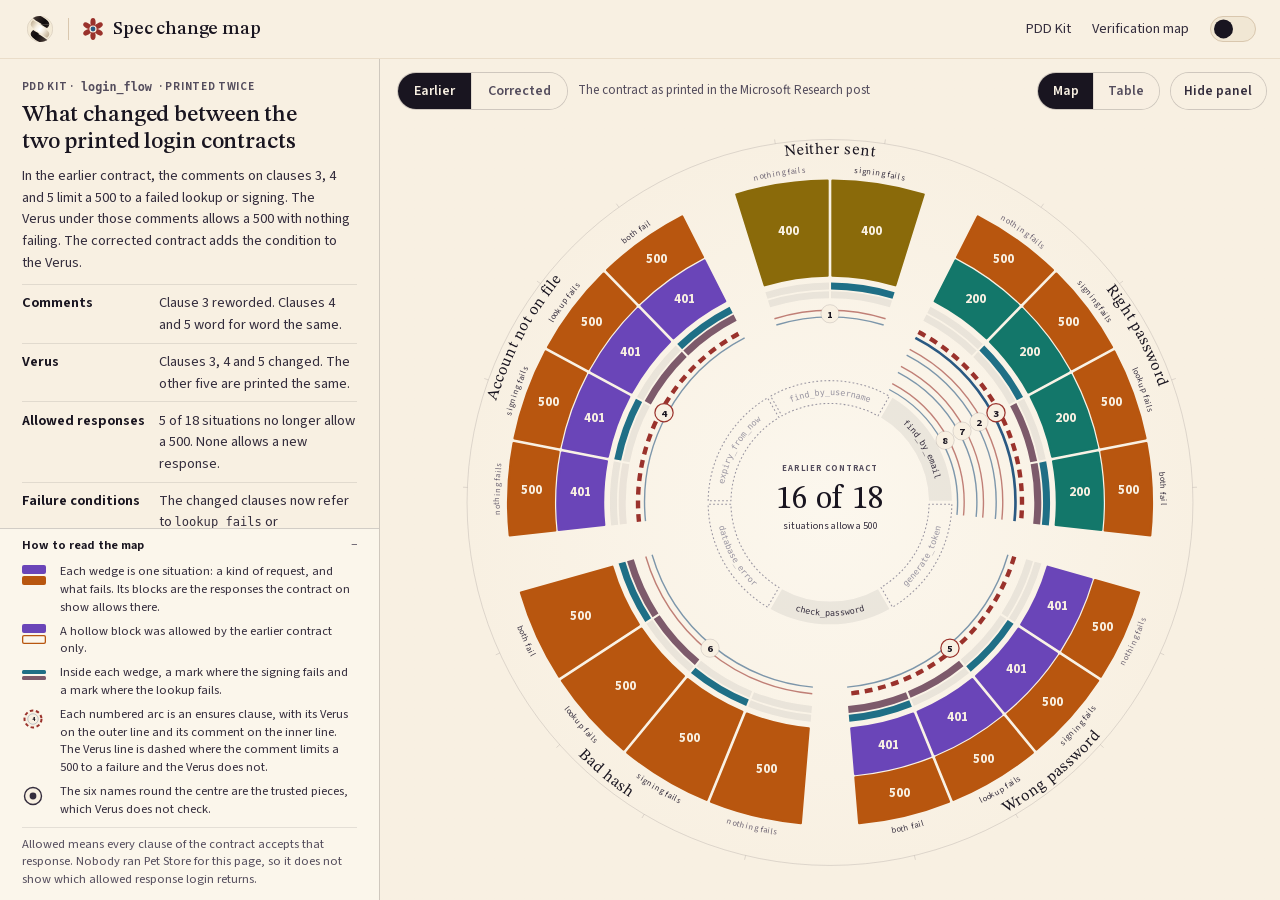
==== site/index.html @ b45ccde9 "Spec change map for PDD Kit's two printed login_flow contracts" ====
<!doctype html>
<html lang="en">
<head>
  <meta charset="utf-8">
  <meta name="viewport" content="width=device-width, initial-scale=1">
  <title>What the login fix changed · PDD Kit login_flow</title>
  <meta name="description" content="A map of what changed between the two printed versions of PDD Kit's login_flow contract: which responses each version permits, which clauses changed, and which trusted pieces the corrected clauses refer to.">
  <meta name="theme-color" media="(prefers-color-scheme: light)" content="#f8f0e2">
  <meta name="theme-color" media="(prefers-color-scheme: dark)" content="#1c1526">
  <link rel="icon" href="assets/favicon.svg" type="image/svg+xml">
  <script>
    // Stamp the saved or system theme before first paint (the explorer's own rule).
    (function () {
      var s = null;
      try { s = localStorage.getItem('plectis-theme'); } catch (e) {}
      var dark = s === 'dark' || (s !== 'light' && window.matchMedia && window.matchMedia('(prefers-color-scheme: dark)').matches);
      document.documentElement.setAttribute('data-theme', dark ? 'dark' : 'light');
    })();
  </script>
  <link rel="preload" href="assets/fonts/plectis-serif.woff2" as="font" type="font/woff2" crossorigin>
  <link rel="preload" href="assets/fonts/plectis-sans.woff2" as="font" type="font/woff2" crossorigin>
  <link rel="stylesheet" href="assets/tokens.css">
  <link rel="stylesheet" href="assets/app.css">
  <link rel="stylesheet" href="assets/spec.css">
  <script type="module" src="src/main.js"></script>
</head>
<body>
  <a class="skip-link" href="#main">Skip to content</a>
  <header class="topbar">
    <div class="topbar__inner">
      <span class="fam-lockup">
        <a class="fam-lockup__home" href="https://wcook04.github.io/" rel="author" title="All of Will Cook's websites and videos"><img src="assets/plectis.svg" alt="Will Cook: all websites and videos" width="26" height="26"></a>
        <span class="fam-lockup__rule" aria-hidden="true"></span>
        <a class="fam-lockup__site" href="./"><svg class="fam-mark" xmlns="http://www.w3.org/2000/svg" viewBox="0 0 24 24" aria-hidden="true" focusable="false"><g class="fam-mark__warm-fill"><ellipse cx="12" cy="5.4" rx="2.6" ry="4.4"/><ellipse cx="12" cy="5.4" rx="2.6" ry="4.4" transform="rotate(60 12 12)"/><ellipse cx="12" cy="5.4" rx="2.6" ry="4.4" transform="rotate(120 12 12)"/><ellipse cx="12" cy="5.4" rx="2.6" ry="4.4" transform="rotate(180 12 12)"/><ellipse cx="12" cy="5.4" rx="2.6" ry="4.4" transform="rotate(240 12 12)"/><ellipse cx="12" cy="5.4" rx="2.6" ry="4.4" transform="rotate(300 12 12)"/></g><circle class="fam-mark__page-fill" cx="12" cy="12" r="3.6"/><circle class="fam-mark__cool-fill" cx="12" cy="12" r="2.4"/></svg><span class="fam-lockup__name" translate="no">Spec change map</span></a>
      </span>
      <nav class="topbar__links" aria-label="Primary">
        <a href="https://githubnext.com/projects/pdd-kit/" target="_blank" rel="noopener">PDD Kit</a>
        <a href="https://wcook04.github.io/practical-formal-verification/explorer/" target="_blank" rel="noopener">Verification map</a>
        <button type="button" class="theme-toggle" role="switch" aria-checked="false" aria-label="Dark theme" data-theme-toggle>
          <span class="theme-toggle__track"><span class="theme-toggle__knob"></span></span>
        </button>
      </nav>
    </div>
  </header>
  <main id="main" tabindex="-1"></main>
  <p class="sr-only" aria-live="polite" data-announce></p>
  <noscript><p style="padding:24px">This map needs JavaScript to read the saved comparison.</p></noscript>
</body>
</html>
---- site/assets/tokens.css ----
/* Plectis design tokens for the component explorer.
   Adapted from the public site's stylesheet (ai_workflow
   sites/microcosm/assets/style.css, the source of the deployed
   wcook04.github.io/practical-formal-verification/assets/style.css): the same faces, the same wine
   ground and bone ink at night, paper and ink by day, and the two identity
   inks of the maps. On every figure red marks what a machine ran and azure
   what is stated; neither colour means "verified". The light and dark blocks
   must stay in step, and the dark block is written twice: once for the
   system's choice and once for the reader's own. */

@font-face { font-family: "Plectis Serif"; src: url("fonts/plectis-serif.woff2") format("woff2"); font-weight: 400 700; font-style: normal; font-display: swap; }
@font-face { font-family: "Plectis Serif"; src: url("fonts/plectis-serif-italic.woff2") format("woff2"); font-weight: 400 700; font-style: italic; font-display: swap; }
@font-face { font-family: "Plectis Sans"; src: url("fonts/plectis-sans.woff2") format("woff2"); font-weight: 200 900; font-style: normal; font-display: swap; }
@font-face { font-family: "Plectis Sans"; src: url("fonts/plectis-sans-italic.woff2") format("woff2"); font-weight: 200 900; font-style: italic; font-display: swap; }
@font-face { font-family: "Plectis Math"; src: url("fonts/plectis-math.woff2") format("woff2"); font-weight: 100 900; font-style: normal; font-display: swap; unicode-range: U+2190-21FF, U+2200-2211, U+2213-22FF; }
@font-face { font-family: "Plectis Serif Fallback"; src: local("Times New Roman"), local("TimesNewRomanPSMT"), local("Liberation Serif"); size-adjust: 105.63%; ascent-override: 72.14%; descent-override: 22.53%; line-gap-override: 23.67%; }
@font-face { font-family: "Plectis Sans Fallback"; src: local("Arial"), local("ArialMT"), local("Liberation Sans"); size-adjust: 94.72%; ascent-override: 108.11%; descent-override: 42.23%; line-gap-override: 0%; }

:root {
  color-scheme: light;
  --page: #f8f0e2;
  --surface: #fffdf7;
  --surface-sunk: #f1e7d4;
  --ink: #191520;
  --ink-soft: #342d3d;
  --muted: #544d5d;
  --faint: #6d6473;
  --rule: #eaddc9;
  --rule-strong: #d9c7ae;
  --rule-control: #96836a;
  --accent: #29527b;
  --accent-strong: #1b3f65;
  --accent-wash: #e1ebf4;
  --select-bg: #f6e2b2;
  --edge: #8d8072;
  --code-bg: #f2e8d2;
  --code-ink: #37232c;
  --on-accent: #ffffff;
  --link-ext: #8f6212;
  --ink-rgb: 27, 20, 35;
  /* The maps' identity inks (style.css "weave" tokens). */
  --weave-red: #9a322c;
  --weave-azure: #2a5982;
  --weave-red-glow: #9a322c;
  --weave-azure-glow: #2a5982;
  --home-ember: #9a322c;
  --home-line: rgba(25, 21, 32, 0.10);
  --home-line-strong: rgba(25, 21, 32, 0.18);

  --font-serif: "Plectis Serif", "Plectis Math", "Plectis Serif Fallback", "Iowan Old Style", Georgia, serif;
  --font-sans: "Plectis Sans", "Plectis Math", "Plectis Sans Fallback", -apple-system, BlinkMacSystemFont, "Segoe UI", Roboto, Helvetica, Arial, system-ui, sans-serif;
  --font-mono: ui-monospace, SFMono-Regular, "SF Mono", Menlo, Consolas, monospace;
  --fs-micro: 0.75rem;
  --fs-small: 0.8125rem;
  --fs-meta: 0.875rem;
  --fs-body: 0.9375rem;
  --fs-base: 1rem;
  --fs-h3: 1.0625rem;
  --fs-lede: 1.125rem;
  --fs-h2: 1.1875rem;
  --lh-tight: 1.2;
  --lh-snug: 1.4;
  --lh-body: 1.62;
  --r-sm: 6px;
  --r-md: 8px;
  --r-lg: 10px;
  --r-pill: 999px;
  --topbar-h: 58px;
  --motion-fast: 140ms;
  --motion-state: 180ms;
  --ease-out: cubic-bezier(0.2, 0.75, 0.25, 1);
  --ease-emph: cubic-bezier(0.16, 1, 0.3, 1);
  --ease-move: cubic-bezier(0.65, 0, 0.35, 1);

  /* The family lockup (app.css, copied from wcook04.github.io
     assets/family/family.css) reads these --fam-* names. The two mark inks
     are the Plectis brick and steel, already this site's glow inks in both
     themes. */
  --fam-page: var(--page);
  --fam-ink: var(--ink);
  --fam-rule-strong: var(--rule-strong);
  --fam-accent: var(--accent);
  --fam-mark-warm: var(--weave-red-glow);
  --fam-mark-cool: var(--weave-azure-glow);
  --fam-serif: var(--font-serif);
  --fam-ease: var(--ease-out);

  /* Map inks (maths.css --u-* tokens, renamed for components). Every figure
     reads these as references, never as hexes of its own. */
  --m-ground: var(--page);
  --m-proved: var(--weave-red);
  --m-stated: var(--weave-azure-glow);
  --m-core: var(--ink);
  --m-plate: rgba(25, 21, 32, 0.045);
  --m-edge: rgba(25, 21, 32, 0.14);
  --m-edge-hot: rgba(42, 89, 130, 0.55);
  --m-halo: rgba(25, 21, 32, 0.10);
  --m-faint: #9894a0;
  /* Saved historical runs: warm, but not the red of a kept proof. */
  --m-ember: #9c6a26;
  /* One colour per coverage ring, far enough apart on the wheel to read in
     the key: the proof in the maps' red, its broken versions in magenta, the
     fingerprint match in orange, the call link in teal, Lean in violet, the
     rerun in blue and past runs in gold. Green is left out: no ring means
     "passed". */
  --ring-proof: #b3261e;
  --ring-variants: #a8326f;
  --ring-bound: #b8560f;
  --ring-caller: #13776a;
  --ring-lean: #6a45b8;
  --ring-replay: #2a63a8;
  --ring-saved: #8a6a0a;
  /* The doctrine's halo: its rules in a cold azure of their own, so a rule
     never reads as the rerun ring's blue, and the failure modes in a muted
     mauve, a warning without the red of a kept proof. */
  --m-doctrine: #1f6f86;
  --m-threat: #7d5a6b;
}

@media (prefers-color-scheme: dark) {
  :root:not([data-theme="light"]) {
    color-scheme: dark;
    --page: #1c1526;
    --surface: #272132;
    --surface-sunk: #2f2839;
    --ink: #f2e6d4;
    --ink-soft: #ddcdbb;
    --muted: #bcb8c6;
    --faint: #a6a2b1;
    --rule: #363040;
    --rule-strong: #484251;
    --rule-control: #757080;
    --accent: #97c1df;
    --accent-strong: #bdd8ec;
    --accent-wash: #203244;
    --select-bg: #58411b;
    --edge: #817b8c;
    --code-bg: #221c2c;
    --code-ink: #e4d3bd;
    --on-accent: #1c1526;
    --link-ext: #e6b264;
    --ink-rgb: 0, 0, 0;
    --weave-red: #b84e45;
    --weave-azure: #4d7fa9;
    --weave-red-glow: #e67b6d;
    --weave-azure-glow: #93c5e6;
    --home-ember: #e18a79;
    --home-line: rgba(242, 230, 212, 0.09);
    --home-line-strong: rgba(242, 230, 212, 0.16);
    --m-plate: rgba(242, 230, 212, 0.05);
    --m-edge: rgba(242, 230, 212, 0.14);
    --m-edge-hot: rgba(151, 193, 223, 0.7);
    --m-halo: rgba(242, 230, 212, 0.12);
    --m-faint: #85818e;
    --m-ember: #d6a05e;
    --ring-proof: #f2655a;
    --ring-variants: #e46aa8;
    --ring-bound: #f08a3c;
    --ring-caller: #45b5a5;
    --ring-lean: #a98bf0;
    --ring-replay: #6aa6e8;
    --ring-saved: #e2c25e;
    --m-doctrine: #a6dcef;
    --m-threat: #c9a5b6;
  }
}
:root[data-theme="dark"] {
  color-scheme: dark;
  --page: #1c1526;
  --surface: #272132;
  --surface-sunk: #2f2839;
  --ink: #f2e6d4;
  --ink-soft: #ddcdbb;
  --muted: #bcb8c6;
  --faint: #a6a2b1;
  --rule: #363040;
  --rule-strong: #484251;
  --rule-control: #757080;
  --accent: #97c1df;
  --accent-strong: #bdd8ec;
  --accent-wash: #203244;
  --select-bg: #58411b;
  --edge: #817b8c;
  --code-bg: #221c2c;
  --code-ink: #e4d3bd;
  --on-accent: #1c1526;
  --link-ext: #e6b264;
  --ink-rgb: 0, 0, 0;
  --weave-red: #b84e45;
  --weave-azure: #4d7fa9;
  --weave-red-glow: #e67b6d;
  --weave-azure-glow: #93c5e6;
  --home-ember: #e18a79;
  --home-line: rgba(242, 230, 212, 0.09);
  --home-line-strong: rgba(242, 230, 212, 0.16);
  --m-plate: rgba(242, 230, 212, 0.05);
  --m-edge: rgba(242, 230, 212, 0.14);
  --m-edge-hot: rgba(151, 193, 223, 0.7);
  --m-halo: rgba(242, 230, 212, 0.12);
  --m-faint: #85818e;
  --m-ember: #d6a05e;
  --ring-proof: #f2655a;
  --ring-variants: #e46aa8;
  --ring-bound: #f08a3c;
  --ring-caller: #45b5a5;
  --ring-lean: #a98bf0;
  --ring-replay: #6aa6e8;
  --ring-saved: #e2c25e;
  --m-doctrine: #a6dcef;
  --m-threat: #c9a5b6;
}
---- site/assets/app.css ----
/* Component explorer layout.
   The header, the full-window explorer frame (one reading panel, the drawing
   in the rest of the window, controls top right, key bottom left) and the
   reading pages are adapted from the Plectis site's style.css: the docs
   topbar, the map explorers' frame ("Map explorers (5 October 2026)") and
   the theme switch. Map inks and type come from tokens.css. */

*, *::before, *::after { box-sizing: border-box; }
html { -webkit-text-size-adjust: 100%; text-size-adjust: 100%; }
body {
  margin: 0;
  background: var(--page);
  color: var(--ink);
  font-family: var(--font-sans);
  font-size: var(--fs-base);
  line-height: var(--lh-body);
  font-kerning: normal;
}
a { color: var(--accent); text-decoration: none; }
a:hover { text-decoration: underline; text-underline-offset: 0.16em; }
:where(a, button, input, select, [tabindex]):where(:focus-visible) { outline: 2px solid var(--accent); outline-offset: 2px; }
h1, h2, h3 { text-wrap: balance; }
p { text-wrap: pretty; }
code, .code { font-family: var(--font-mono); font-size: 0.86em; }
.skip-link {
  position: absolute; left: -9999px; top: 0; z-index: 50;
  background: var(--ink); color: var(--page); padding: 0.6rem 0.9rem; border-radius: 0 0 6px 0;
}
.skip-link:focus { left: 0; }
.sr-only {
  position: absolute; width: 1px; height: 1px; padding: 0; margin: -1px;
  overflow: hidden; clip: rect(0, 0, 0, 0); white-space: nowrap; border: 0;
}
.theme-switching, .theme-switching * { transition: none !important; }

/* ---- Header ------------------------------------------------------------- */
.topbar {
  position: sticky; top: 0; z-index: 40;
  background: var(--page);
  border-bottom: 1px solid var(--rule);
}
.topbar__inner {
  display: flex; flex-wrap: wrap; align-items: center; gap: 0.35rem 1rem;
  min-height: var(--topbar-h); padding: 0.5rem 24px;
}
/* The lockup: the Plectis plait opens Will Cook's home page, a short upright
   rule, then the flower mark and "Practical Formal Verification" open the
   map. Copied unchanged from wcook04.github.io assets/family/family.css
   (docs/family.md, "The lockup"); its --fam-* names map in tokens.css. */
/* ---------------------------------------------------------------- lockup
   The start of every site's header: the Plectis plait, which opens the home
   page (every website and film), a short upright rule, then this site's own
   mark and name, which open this site's front page. Two links, two jobs; the
   rule says they are two things. The plait is an image (assets/plectis.svg,
   copied beside the site), so it keeps its own day and night palettes; a site
   mark is inline SVG drawn in the site's inks (--fam-mark-warm, --fam-mark-cool,
   --fam-ink), so it follows the page's theme switch. */
.fam-lockup { display: inline-flex; align-items: center; gap: 0.75rem; min-width: 0; }
.fam-lockup__home {
  position: relative; display: inline-grid; place-items: center; flex: none;
  width: 2rem; height: 2rem; border-radius: 8px;
  transition: background-color 160ms var(--fam-ease);
}
.fam-lockup__home img { display: block; width: 1.6rem; height: 1.6rem; }
@media (hover: hover) and (pointer: fine) {
  .fam-lockup__home:hover { background: color-mix(in srgb, var(--fam-ink) 8%, transparent); }
}
.fam-lockup__home:focus-visible { outline: 2px solid var(--fam-accent); outline-offset: 2px; }
.fam-lockup__rule { flex: none; width: 1px; height: 1.35rem; background: var(--fam-rule-strong); }
.fam-lockup__site {
  display: inline-flex; align-items: center; gap: 0.5rem; min-width: 0;
  color: var(--fam-ink); text-decoration: none;
}
.fam-lockup__site:hover .fam-lockup__name { text-decoration: underline; text-decoration-color: var(--fam-rule-strong); text-underline-offset: 0.18em; }
.fam-lockup__site:focus-visible { outline: 2px solid var(--fam-accent); outline-offset: 3px; border-radius: 4px; }
.fam-lockup__name {
  font-family: var(--fam-serif); font-size: 1.18rem; font-weight: 500; line-height: 1.1; letter-spacing: -0.008em;
  white-space: nowrap; overflow: hidden; text-overflow: ellipsis;
}
.fam-mark { display: block; flex: none; width: 1.5rem; height: 1.5rem; overflow: visible; }
.fam-mark * { vector-effect: non-scaling-stroke; }
.fam-mark__ink { fill: none; stroke: var(--fam-ink); stroke-width: 1.8; stroke-linecap: round; }
.fam-mark__cool { fill: none; stroke: var(--fam-mark-cool, var(--fam-accent)); stroke-width: 1.8; stroke-linecap: round; }
.fam-mark__warm { fill: none; stroke: var(--fam-mark-warm, var(--fam-ink)); stroke-width: 1.4; }
.fam-mark__warm-fill { fill: var(--fam-mark-warm, var(--fam-ink)); }
.fam-mark__cool-fill { fill: var(--fam-mark-cool, var(--fam-accent)); }
.fam-mark__page-fill { fill: var(--fam-page); }
/* A phone keeps both links; a long name gives way first. */
@media (max-width: 420px) { .fam-lockup { gap: 0.55rem; } .fam-lockup__name { font-size: 1.05rem; } }
@media (forced-colors: active) { .fam-lockup__rule { background: CanvasText; } }
.fam-lockup a:hover { text-decoration: none; }
.topbar .fam-lockup { flex: 0 1 auto; }
.topbar__links { margin-left: auto; display: flex; flex-wrap: wrap; align-items: center; gap: 0.35rem 1.3rem; }
.topbar__links a { color: var(--ink-soft); font-size: 0.9rem; white-space: nowrap; }
.topbar__links a[aria-current="page"] { color: var(--ink); font-weight: 600; }
.topbar__links a:hover { color: var(--accent); text-decoration: none; }
.theme-toggle {
  flex: none; display: inline-flex; align-items: center; margin: 0; padding: 0;
  border: 0; background: none; cursor: pointer; line-height: 0;
}
.theme-toggle__track {
  position: relative; display: block; width: 2.9rem; height: 1.6rem; border-radius: var(--r-pill);
  background: var(--surface-sunk); border: 1px solid var(--rule-strong);
}
.theme-toggle__knob {
  position: absolute; top: 50%; left: 0.2rem; width: 1.2rem; height: 1.2rem; border-radius: 50%;
  background: var(--ink); transform: translateY(-50%);
  transition: transform 220ms var(--ease-out);
}
.theme-toggle[aria-checked="true"] .theme-toggle__knob { transform: translate(1.3rem, -50%); }
.theme-toggle:focus-visible { outline: none; }
.theme-toggle:focus-visible .theme-toggle__track { outline: 2px solid var(--accent); outline-offset: 3px; }
/* On a phone the links wrap under the lockup; the lockup's 32px plait is
   taller than the old wordmark, so the rows sit a little closer and the
   header keeps its height. */
@media (max-width: 600px) { .topbar__inner { padding-inline: 16px; row-gap: 0.25rem; } }

/* ---- The explorer frame (style.css "Map explorers") ------------------------ */
html.is-explorer, html.is-explorer body { height: 100%; }
html.is-explorer body { overflow: hidden; }
.explorer {
  --explorer-panel: clamp(340px, 26vw, 420px);
  --explorer-pad: clamp(18px, 1.7vw, 28px);
  position: relative;
  display: grid; grid-template-columns: var(--explorer-panel) minmax(0, 1fr);
  height: calc(100dvh - var(--topbar-h) - 1px);
  background: var(--page);
}
html.is-map-fullscreen .topbar { display: none; }
.explorer.is-fullscreen { position: fixed; inset: 0; z-index: 1000; width: 100%; height: 100dvh; }
.explorer__panel {
  position: relative; z-index: 2; min-height: 0; display: flex; flex-direction: column;
  border-right: 1px solid var(--home-line-strong); background: var(--page);
}
.explorer__head { flex: none; padding: 18px var(--explorer-pad) 14px; border-bottom: 1px solid var(--home-line); }
.explorer__title {
  margin: 0; font-family: var(--font-serif); font-weight: 500;
  font-size: clamp(1.5rem, 1.1rem + 0.8vw, 1.95rem); line-height: 1.12; letter-spacing: -0.005em;
}
.explorer__body {
  flex: 1 1 auto; min-height: 0; overflow-y: auto; overscroll-behavior: contain;
  scrollbar-gutter: stable; scrollbar-width: thin;
  padding: 16px var(--explorer-pad) 40px;
}
.explorer__foot {
  flex: none; padding: 8px var(--explorer-pad); border-top: 1px solid var(--home-line);
  font-size: var(--fs-micro); color: var(--faint);
}
.explorer__stage { position: relative; min-width: 0; min-height: 0; overflow: hidden; background: var(--page); }
.explorer__stage > canvas { display: block; width: 100%; height: 100%; touch-action: none; }
.explorer__stage > canvas:focus-visible { outline: 2px solid var(--accent); outline-offset: -2px; }
.explorer__tools { position: absolute; z-index: 5; top: 14px; right: 14px; display: flex; align-items: center; gap: 6px; }
.explorer__legend {
  position: absolute; z-index: 4; left: 18px; bottom: 14px; right: 18px;
  display: flex; flex-wrap: wrap; align-items: center; gap: 0.35rem 1.1rem;
  pointer-events: none; font-size: 0.85rem; color: var(--muted);
  transition: opacity var(--motion-state) var(--ease-out);
}
.explorer__legend > * { pointer-events: auto; }
.explorer-tool {
  display: inline-flex; align-items: center; justify-content: center; gap: 0.4rem;
  min-height: 36px; min-width: 36px; padding: 0 0.85rem;
  border: 0; border-radius: var(--r-pill); cursor: pointer;
  font: inherit; font-size: 0.85rem; font-weight: 600; line-height: 1; color: var(--ink-soft);
  background: color-mix(in srgb, var(--page) 78%, transparent);
  box-shadow: 0 0 0 1px var(--home-line-strong);
  backdrop-filter: blur(6px); -webkit-backdrop-filter: blur(6px);
  transition: color var(--motion-fast) var(--ease-out), box-shadow var(--motion-fast) var(--ease-out);
}
.explorer-tool--icon { padding: 0; width: 36px; font-size: 1.05rem; }
.explorer-tool svg { width: 15px; height: 15px; flex: none; }
.explorer-tool:hover { color: var(--ink); box-shadow: 0 0 0 1px var(--home-ember); }
.explorer-tool[aria-pressed="true"] { color: var(--ink); box-shadow: 0 0 0 1px var(--home-ember); }
.explorer-tool:active { transform: scale(0.97); }
.explorer__zoom { display: inline-flex; border-radius: var(--r-pill); box-shadow: 0 0 0 1px var(--home-line-strong); }
.explorer__zoom .explorer-tool { box-shadow: none; border-radius: 0; }
.explorer__zoom .explorer-tool:first-child { border-radius: var(--r-pill) 0 0 var(--r-pill); }
.explorer__zoom .explorer-tool:last-child { border-radius: 0 var(--r-pill) var(--r-pill) 0; border-left: 1px solid var(--home-line); }
.explorer.is-panel-collapsed { grid-template-columns: 0 minmax(0, 1fr); }
.explorer.is-panel-collapsed .explorer__panel { visibility: hidden; overflow: hidden; border-right: 0; }
.explorer__views { display: none; }
.explorer__status {
  position: absolute; inset: 0; display: grid; place-items: center; z-index: 3; padding: 24px;
  text-align: center; color: var(--muted); font-size: var(--fs-body);
}
.explorer__status[hidden] { display: none; }
@media (max-width: 899px) {
  html.is-explorer body { overflow: auto; }
  .explorer { grid-template-columns: minmax(0, 1fr); grid-template-rows: auto minmax(0, 1fr); height: calc(100dvh - var(--topbar-h) - 1px); }
  .explorer__views { display: flex; gap: 6px; padding: 10px 16px; border-bottom: 1px solid var(--home-line); }
  .explorer[data-explorer-shown="map"] .explorer__panel { display: none; }
  .explorer[data-explorer-shown="details"] .explorer__stage { display: none; }
  .explorer__panel { border-right: 0; min-height: 0; }
  .explorer__legend { font-size: 0.78rem; gap: 0.2rem 0.8rem; left: 12px; right: 12px; bottom: 10px; }
  .explorer__tools { top: 10px; right: 10px; }
  .explorer__tools [data-explorer-panel-toggle] { display: none; }
}

/* ---- Map key ---------------------------------------------------------------- */
.key { display: inline-flex; align-items: center; gap: 0.45rem; white-space: nowrap; }
.key svg { width: 13px; height: 13px; flex: none; overflow: visible; }
.mark { color: var(--ink); }
.mark--proved { color: var(--weave-red-glow); }
:root:not([data-theme="dark"]) .mark--proved { color: var(--weave-red); }
@media (prefers-color-scheme: dark) { :root:not([data-theme="light"]) .mark--proved { color: var(--weave-red-glow); } }
.mark--stated { color: var(--weave-azure-glow); }
.mark--faint { color: var(--m-faint); }

/* ---- Panel parts ------------------------------------------------------------ */
.panel-lede { margin: 0.5rem 0 0; font-size: 0.95rem; line-height: 1.5; color: var(--ink-soft); max-width: 46ch; }
.find { position: relative; margin-top: 0.9rem; }
.find input {
  width: 100%; min-height: 40px; padding: 0.5rem 0.8rem; border-radius: var(--r-sm);
  border: 1px solid var(--rule-control); background: var(--surface); color: var(--ink);
  font: inherit; font-size: 0.95rem;
}
.find input::placeholder { color: var(--faint); }
.tabs { display: flex; align-items: center; justify-content: space-between; gap: 0.75rem; margin-top: 0.85rem; flex-wrap: wrap; }
.tabs__group { display: flex; gap: 1rem; }
.tab {
  border: 0; background: none; padding: 0.3rem 0; cursor: pointer; font: inherit; font-size: 0.95rem;
  color: var(--muted); border-bottom: 2px solid transparent; min-height: 30px;
}
.tab[aria-pressed="true"] { color: var(--ink); font-weight: 600; border-bottom-color: var(--home-ember); }
.util {
  display: inline-flex; align-items: center; gap: 0.35rem; min-height: 32px; padding: 0 0.75rem;
  border: 1px solid var(--home-line-strong); border-radius: var(--r-pill); background: none; color: var(--ink-soft);
  font: inherit; font-size: 0.82rem; font-weight: 600; cursor: pointer;
}
.util[aria-pressed="true"], .util:hover { color: var(--ink); border-color: var(--home-ember); }
.filtered {
  display: flex; align-items: center; justify-content: space-between; gap: 0.6rem; margin-top: 0.7rem;
  padding: 0.45rem 0.7rem; border-radius: var(--r-md); background: var(--surface-sunk); font-size: var(--fs-meta);
}
.filtered[hidden] { display: none; }
.textbtn { border: 0; background: none; padding: 0.1rem 0.2rem; font: inherit; font-size: inherit; color: var(--accent); cursor: pointer; }
.textbtn:hover { text-decoration: underline; }

.section-title { margin: 1.4rem 0 0.5rem; font-family: var(--font-serif); font-size: 1.12rem; font-weight: 600; }
.section-title:first-child { margin-top: 0.2rem; }
.muted { color: var(--muted); }
.small { font-size: var(--fs-meta); }
.figures { font-variant-numeric: tabular-nums; }

.family-rows { list-style: none; margin: 0; padding: 0; border-top: 1px solid var(--home-line); }
.family-row { border-bottom: 1px solid var(--home-line); }
.family-row button {
  display: grid; grid-template-columns: 1fr auto; gap: 0.15rem 0.8rem; width: 100%; text-align: left;
  padding: 0.6rem 0.2rem; background: none; border: 0; cursor: pointer; font: inherit; color: var(--ink);
}
.family-row button:hover .family-row__name { color: var(--accent); }
.family-row__name { font-size: 0.98rem; }
.family-row__count { font-variant-numeric: tabular-nums; color: var(--muted); font-size: 0.92rem; }
.family-row__tally { grid-column: 1 / -1; font-size: var(--fs-meta); color: var(--muted); }
.family-row__marks { grid-column: 1 / -1; display: flex; flex-wrap: wrap; gap: 3px; margin-top: 0.15rem; }
.family-row__marks svg { width: 11px; height: 11px; }

.rows { list-style: none; margin: 0.4rem 0 0; padding: 0; }
.row { border-bottom: 1px solid var(--home-line); }
.row a, .row button.row__go {
  display: grid; grid-template-columns: 14px 1fr; gap: 0.1rem 0.6rem; padding: 0.55rem 0.15rem;
  color: var(--ink); text-decoration: none; background: none; border: 0; width: 100%; text-align: left; font: inherit; cursor: pointer;
}
.row a:hover .row__title, .row button.row__go:hover .row__title { color: var(--accent); }
.row svg { width: 12px; height: 12px; margin-top: 0.38rem; }
.row__title { font-size: 0.95rem; line-height: 1.35; }
.row__sub { grid-column: 2; font-size: var(--fs-meta); color: var(--muted); line-height: 1.4; }
.more { margin-top: 0.8rem; }
.btn {
  display: inline-flex; align-items: center; justify-content: center; gap: 0.45rem; min-height: 38px; padding: 0 1rem;
  border-radius: var(--r-pill); border: 1px solid var(--rule-control); background: var(--surface); color: var(--ink);
  font: inherit; font-size: 0.9rem; font-weight: 600; cursor: pointer; text-decoration: none;
}
.btn:hover { border-color: var(--home-ember); text-decoration: none; }
.btn--ink { background: var(--ink); color: var(--page); border-color: var(--ink); }
.btn--ink:hover { color: var(--page); }
.btn:active { transform: scale(0.97); }
.actions { display: flex; flex-wrap: wrap; gap: 0.5rem; margin-top: 0.9rem; }

.facet { margin: 0 0 1.1rem; }
.facet h3 { margin: 0 0 0.4rem; font-size: 0.95rem; font-weight: 600; }
.facet__choices { display: flex; flex-wrap: wrap; gap: 0.35rem; }
.chip {
  display: inline-flex; align-items: center; gap: 0.4rem; min-height: 30px; padding: 0 0.7rem;
  border-radius: var(--r-pill); border: 1px solid var(--home-line-strong); background: none; color: var(--ink-soft);
  font: inherit; font-size: 0.84rem; cursor: pointer;
}
.chip[aria-pressed="true"] { color: var(--ink); border-color: var(--home-ember); background: color-mix(in srgb, var(--home-ember) 10%, transparent); }
.chip__n { color: var(--faint); font-variant-numeric: tabular-nums; }

.state {
  margin: 0.8rem 0; padding: 0.7rem 0.85rem; border-radius: var(--r-md);
  background: var(--surface-sunk); font-size: var(--fs-meta); line-height: 1.5;
}
.state--error { box-shadow: inset 3px 0 0 var(--weave-red); }
.state strong { font-weight: 650; }

/* A component card in the panel, and the reading pages. */
.card-kind { font-size: var(--fs-small); color: var(--muted); margin: 0 0 0.25rem; display: flex; gap: 0.45rem; align-items: center; }
.card-kind svg { width: 12px; height: 12px; }
.card-title { margin: 0; font-family: var(--font-serif); font-size: 1.45rem; font-weight: 500; line-height: 1.18; }
.card-summary { margin: 0.45rem 0 0; color: var(--ink-soft); }
.limit {
  margin: 0.9rem 0 0; padding: 0.7rem 0.85rem; border-radius: var(--r-md);
  background: color-mix(in srgb, var(--weave-azure-glow) 9%, var(--page)); font-size: 0.93rem; line-height: 1.5;
}
.limit__label { display: block; font-size: var(--fs-small); font-weight: 650; color: var(--ink-soft); margin-bottom: 0.15rem; }
.facts { list-style: none; margin: 0.4rem 0 0; padding: 0; }
.fact { display: grid; grid-template-columns: 16px 1fr; gap: 0.6rem; padding: 0.5rem 0; border-bottom: 1px solid var(--home-line); font-size: 0.92rem; line-height: 1.45; }
.fact svg { width: 12px; height: 12px; margin-top: 0.3rem; }
.fact__caution { display: block; color: var(--muted); font-size: var(--fs-meta); }
.fact--unknown .fact__text { font-style: italic; }
.ref { font-family: var(--font-mono); font-size: 0.82rem; word-break: break-word; color: var(--code-ink); }
.ref-list { list-style: none; margin: 0.3rem 0 0; padding: 0; }
.ref-list li { padding: 0.25rem 0; font-size: var(--fs-meta); }
.ref-list .absent { color: var(--muted); }
.cmd {
  display: block; margin: 0.4rem 0 0; padding: 0.6rem 0.7rem; border-radius: var(--r-md); background: var(--code-bg);
  color: var(--code-ink); font-family: var(--font-mono); font-size: 0.8rem; line-height: 1.5; white-space: pre-wrap; word-break: break-word;
}
.copy { margin-top: 0.35rem; }

/* ---- Reading pages -------------------------------------------------------- */
.page { width: min(1180px, calc(100% - 48px)); margin: 0 auto; padding: 28px 0 80px; }
.trail { font-size: var(--fs-meta); color: var(--muted); display: flex; flex-wrap: wrap; gap: 0.4rem; align-items: center; }
.trail a { color: var(--muted); }
.page-title { margin: 0.6rem 0 0; font-family: var(--font-serif); font-weight: 500; font-size: clamp(1.9rem, 1.4rem + 1.4vw, 2.7rem); line-height: 1.1; letter-spacing: -0.01em; }
.page-lede { margin: 0.6rem 0 0; font-size: var(--fs-lede); color: var(--ink-soft); max-width: 62ch; }
.page h2 { font-family: var(--font-serif); font-weight: 500; font-size: 1.5rem; margin: 2.6rem 0 0.6rem; }
.page h3 { font-size: 1.02rem; font-weight: 650; margin: 1.4rem 0 0.4rem; }
.prose { max-width: 68ch; }
.reader { display: grid; grid-template-columns: minmax(0, 7fr) minmax(0, 5fr); gap: 48px; align-items: start; margin-top: 1.6rem; }
.reader__figure { position: sticky; top: calc(var(--topbar-h) + 20px); }
.reader__steps > section { padding: 0 0 1.6rem; scroll-margin-top: calc(var(--topbar-h) + 16px); }
.reader__steps > section > h2:first-child { margin-top: 0.4rem; }
@media (max-width: 960px) {
  .reader { grid-template-columns: minmax(0, 1fr); }
  .reader__figure { position: relative; top: 0; order: -1; }
}
.chain-figure { width: 100%; height: auto; display: block; }
.chain-figure text { font-family: var(--font-sans); }
.chain-step { transition: opacity var(--motion-state) var(--ease-out); }
.chain-figure.has-current .chain-step:not(.is-current) { opacity: 0.38; }
.statement {
  margin: 0.6rem 0 0; padding: 0.9rem 1rem; border-radius: var(--r-md); background: var(--surface);
  box-shadow: 0 0 0 1px var(--home-line-strong); font-family: var(--font-serif); font-size: 1.08rem; line-height: 1.5;
}
.split { display: grid; grid-template-columns: repeat(auto-fit, minmax(240px, 1fr)); gap: 0.8rem 1.6rem; }
.table { width: 100%; border-collapse: collapse; font-size: 0.9rem; }
.table th, .table td { text-align: left; padding: 0.5rem 0.6rem 0.5rem 0; border-bottom: 1px solid var(--home-line); vertical-align: top; }
.table th { font-weight: 650; color: var(--ink-soft); font-size: var(--fs-meta); }
.table td.num, .table th.num { text-align: right; font-variant-numeric: tabular-nums; }

/* Coverage squares (lean-exposition site/src/checks/CheckMap.tsx and checks.css). */
.measures { display: grid; gap: 1.6rem; margin-top: 1rem; }
.measure__head { display: flex; flex-wrap: wrap; align-items: baseline; justify-content: space-between; gap: 0.3rem 1rem; }
.measure__name { font-weight: 650; font-size: 1rem; }
.measure__count { font-variant-numeric: tabular-nums; color: var(--ink-soft); font-size: 0.95rem; }
.measure__kind { margin: 0.1rem 0 0.5rem; color: var(--muted); font-size: var(--fs-meta); }
.squares { display: flex; flex-wrap: wrap; gap: 2px; }
.squares__family { display: flex; flex-wrap: wrap; gap: 2px; padding-right: 7px; margin-right: 5px; border-right: 1px solid var(--home-line-strong); }
.squares__family:last-child { border-right: 0; }
.sq { width: 10px; height: 10px; border-radius: 2px; display: inline-block; }
.sq--on { background: var(--ink); }
.sq--proved { background: var(--weave-red-glow); }
:root[data-theme="light"] .sq--proved { background: var(--weave-red); }
.sq--off { box-shadow: inset 0 0 0 1px var(--home-line-strong); }
.sq--unknown { background: repeating-linear-gradient(45deg, transparent 0 3px, color-mix(in srgb, var(--muted) 45%, transparent) 3px 4px); box-shadow: inset 0 0 0 1px var(--home-line-strong); }
a.sq:hover { outline: 2px solid var(--accent); outline-offset: 1px; }
.note { font-size: var(--fs-meta); color: var(--muted); margin: 0.3rem 0 0; }

/* Related records. */
.graph-layout { display: grid; grid-template-columns: minmax(0, 7fr) minmax(0, 5fr); gap: 40px; align-items: start; margin-top: 1.2rem; }
@media (max-width: 960px) { .graph-layout { grid-template-columns: minmax(0, 1fr); } }
.graph-figure { width: 100%; height: auto; display: block; }
.graph-figure text { font-family: var(--font-sans); font-size: 11px; fill: var(--ink-soft); }
.edge-groups h3 { margin-top: 1.2rem; }
.controls { display: flex; flex-wrap: wrap; gap: 0.6rem 1rem; align-items: center; margin-top: 1rem; font-size: var(--fs-meta); }
.controls select, .controls input {
  font: inherit; padding: 0.3rem 0.5rem; border-radius: var(--r-sm); border: 1px solid var(--rule-control); background: var(--surface); color: var(--ink);
}

@media (prefers-reduced-motion: reduce) {
  *, *::before, *::after { transition-duration: 0ms !important; animation-duration: 0ms !important; }
}

/* ---- Inks of the coverage rings ------------------------------------------- */
/* One meaning per ink, on the map and in the panel: red where a machine
   checked and the result was kept, azure where something is stated or
   configured, amber for saved earlier runs, a hatch where nothing is
   established, and a faint cell where no such check is recorded. */
.ink-ran { --ink-fill: var(--weave-red); }
.ink-stated { --ink-fill: color-mix(in oklab, var(--weave-azure-glow) 62%, var(--page)); }
.ink-saved { --ink-fill: var(--m-ember); }
.ink-unknown { --ink-fill: transparent; }
:root[data-theme="dark"] .ink-ran { --ink-fill: var(--weave-red-glow); }
@media (prefers-color-scheme: dark) { :root:not([data-theme="light"]) .ink-ran { --ink-fill: var(--weave-red-glow); } }
.swatch {
  display: inline-block; flex: none; width: 12px; height: 12px; border-radius: 3px;
  background: var(--ink-fill, var(--home-line));
}
.swatch.ink-unknown { background: repeating-linear-gradient(135deg, transparent 0 2.4px, color-mix(in srgb, var(--muted) 70%, transparent) 2.4px 3.4px); box-shadow: inset 0 0 0 1px var(--home-line-strong); }
.swatch.is-empty { background: color-mix(in srgb, var(--ink) 8%, transparent); box-shadow: inset 0 0 0 1px var(--home-line-strong); }
.ink-ran-text { color: var(--weave-red); }
:root[data-theme="dark"] .ink-ran-text { color: var(--weave-red-glow); }
@media (prefers-color-scheme: dark) { :root:not([data-theme="light"]) .ink-ran-text { color: var(--weave-red-glow); } }
.ink-unknown-text { color: var(--muted); }

/* The ledger: four plain counts, each with what it counts. */
.ledger { display: grid; grid-template-columns: repeat(2, minmax(0, 1fr)); gap: 0.9rem 1.2rem; margin: 0.2rem 0 0.4rem; }
.ledger__item { display: flex; flex-direction: column; gap: 0.1rem; }
.ledger__n { font-family: var(--font-serif); font-size: 2rem; line-height: 1; font-variant-numeric: lining-nums tabular-nums; letter-spacing: -0.01em; }
.ledger__l { font-size: var(--fs-meta); color: var(--muted); line-height: 1.35; }

/* The rings as strips. */
.rings { list-style: none; margin: 0.5rem 0 0; padding: 0; border-top: 1px solid var(--home-line); }
.ring-row { border-bottom: 1px solid var(--home-line); }
.ring-row__go {
  display: grid; grid-template-columns: minmax(0, 1fr) auto; gap: 0.12rem 0.8rem; align-items: center;
  width: 100%; padding: 0.55rem 0.35rem; text-align: left; background: none; border: 0; border-radius: var(--r-sm);
  font: inherit; color: var(--ink); cursor: pointer;
  transition: background var(--motion-fast) var(--ease-out);
}
.ring-row__go:hover, .ring-row.is-pinned .ring-row__go { background: color-mix(in srgb, var(--ink) 5%, transparent); }
.ring-row__title { display: inline-flex; align-items: center; gap: 0.55rem; font-weight: 600; font-size: 0.95rem; }
.ring-row__count { font-size: 0.9rem; color: var(--ink-soft); }
.ring-row__count.is-unknown { font-style: italic; color: var(--muted); }
.ring-row__by { grid-column: 1 / -1; font-size: var(--fs-small); color: var(--muted); padding-left: calc(12px + 0.55rem); }
.strip { grid-column: 1 / -1; display: block; width: calc(100% - 12px - 0.55rem); height: 12px; margin: 0.25rem 0 0 calc(12px + 0.55rem); }
.strip .cell--empty { fill: color-mix(in srgb, var(--ink) 9%, transparent); }
.strip .cell--has { fill: var(--ink-fill); }
.strip.ink-unknown .cell { fill: color-mix(in srgb, var(--muted) 38%, transparent); }

/* A component's own column of the rings. */
.column { list-style: none; margin: 0.35rem 0 0; padding: 0; }
.column__row {
  display: grid; grid-template-columns: 12px minmax(0, 1fr) auto; gap: 0.1rem 0.6rem; align-items: center;
  padding: 0.45rem 0; border-bottom: 1px solid var(--home-line); font-size: 0.92rem;
}
.column__title { font-weight: 600; }
.column__by { font-size: var(--fs-small); color: var(--muted); text-align: right; }
.column__words { grid-column: 2 / -1; font-size: var(--fs-meta); color: var(--ink-soft); line-height: 1.45; }
.column__row.is-empty .column__title { font-weight: 500; color: var(--muted); }
.column__row.is-empty .column__words { color: var(--muted); }

/* Saved runs and rules. */
.records li { display: grid; grid-template-columns: 10px minmax(0, 1fr); column-gap: 0.55rem; }
.records li > :not(.rec-dot) { grid-column: 2; }
.records br { display: none; }
.rec-dot { grid-row: span 2; width: 8px; height: 8px; margin-top: 0.38rem; border-radius: 50%; background: var(--m-ember); }
.rec-dot.is-absent { background: none; box-shadow: inset 0 0 0 1px var(--muted); }
.rec-dot.is-blocked { background: none; box-shadow: inset 0 0 0 2px var(--m-ember); }
.doctrine { list-style: none; margin: 0.3rem 0 0; padding: 0; }
.doctrine li { padding: 0.32rem 0; border-bottom: 1px solid var(--home-line); font-size: 0.92rem; }
.doc-id { display: inline-block; min-width: 3.2em; font-family: var(--font-mono); font-size: 0.78rem; color: var(--accent); }
.doc-id--anti_principle { color: var(--weave-red); }
.rows--dense .row a, .rows--dense .row button.row__go { padding: 0.38rem 0.15rem; }
.rows--dense code.row__sub { font-size: 0.76rem; }
.route-list { list-style: none; margin: 0.4rem 0 0; padding: 0; columns: 2 20rem; column-gap: 1.6rem; font-size: var(--fs-meta); }
.route-list li { break-inside: avoid; padding: 0.2rem 0; }
.route-list code { color: var(--muted); font-size: 0.76rem; }
.inline-list { display: inline; margin: 0; padding: 0; list-style: none; }
.inline-list li { display: inline; }
.inline-list li + li::before { content: ' and '; }

/* ---- Dafny, as retained -------------------------------------------------- */
.spec { display: grid; gap: 0.5rem; margin-top: 0.5rem; }
.excerpt { border-radius: var(--r-md); background: var(--code-bg); box-shadow: 0 0 0 1px var(--home-line); overflow: hidden; }
.excerpt > summary {
  display: flex; flex-wrap: wrap; align-items: baseline; gap: 0.2rem 0.6rem; padding: 0.5rem 0.75rem;
  cursor: pointer; list-style: none; font-size: var(--fs-meta);
}
.excerpt > summary::-webkit-details-marker { display: none; }
.excerpt > summary::before { content: '▸'; color: var(--faint); font-size: 0.75rem; transition: transform var(--motion-fast) var(--ease-out); }
.excerpt[open] > summary::before { transform: rotate(90deg); }
.excerpt__kind { color: var(--muted); font-size: var(--fs-small); text-transform: lowercase; font-variant: small-caps; letter-spacing: 0.04em; }
.excerpt__name { font-weight: 650; color: var(--code-ink); font-size: 0.86rem; }
.excerpt__role { font-size: var(--fs-small); color: var(--accent); }
.excerpt__lines { margin-left: auto; font-size: var(--fs-small); color: var(--faint); }
.excerpt__src { margin: 0; padding: 0.35rem 0.75rem 0.55rem; font-size: var(--fs-small); }
.excerpt__src a { font-family: var(--font-mono); font-size: 0.74rem; }
.dafny {
  margin: 0; padding: 0.25rem 0 0.55rem; overflow-x: auto; font-family: var(--font-mono);
  font-size: 0.78rem; line-height: 1.6; color: var(--code-ink); tab-size: 2;
}
.dafny code { font-size: inherit; display: block; min-width: max-content; }
.dafny__line { display: grid; grid-template-columns: 3.2em auto; }
.dafny__no { padding-right: 0.9em; text-align: right; color: var(--faint); user-select: none; font-variant-numeric: tabular-nums; }
.dafny__text { white-space: pre; padding-right: 0.9rem; }
.tok-k { color: var(--accent); font-weight: 600; }
.tok-t { color: color-mix(in oklab, var(--accent) 70%, var(--code-ink)); }
.tok-d { color: var(--weave-red); font-weight: 650; }
:root[data-theme="dark"] .tok-d { color: var(--weave-red-glow); }
@media (prefers-color-scheme: dark) { :root:not([data-theme="light"]) .tok-d { color: var(--weave-red-glow); } }
.tok-n { color: var(--link-ext); }
.tok-o { color: var(--ink-soft); font-weight: 600; }
.tok-c, .tok-s { color: var(--muted); }

/* A broken variant: the specified line over the variant's line. */
.variants { display: grid; gap: 0.7rem; margin-top: 0.4rem; }
.variant { padding: 0.6rem 0.75rem 0.55rem; border-radius: var(--r-md); box-shadow: 0 0 0 1px var(--home-line-strong); }
.variant__head { display: flex; align-items: center; gap: 0.5rem; margin: 0 0 0.4rem; font-size: var(--fs-meta); }
.variant__cross { font-weight: 700; color: var(--ink); }
.diff { display: grid; gap: 2px; margin: 0.2rem 0; overflow-x: auto; }
.diff__row { display: grid; grid-template-columns: 4.4em 2.6em auto; align-items: baseline; font-size: 0.78rem; border-radius: 4px; padding: 0.15rem 0.4rem; }
.diff__row code { white-space: pre; font-size: inherit; color: var(--code-ink); }
.diff__row--was { background: color-mix(in srgb, var(--weave-azure-glow) 10%, transparent); }
.diff__row--now { background: color-mix(in srgb, var(--ink) 6%, transparent); }
.diff__mark { font-size: var(--fs-small); color: var(--muted); font-variant: small-caps; letter-spacing: 0.04em; }
.diff__no { color: var(--faint); }
.diff mark { background: none; color: inherit; font-weight: 700; border-radius: 3px; padding: 0 0.1em; }
.diff__was { box-shadow: inset 0 -2px 0 var(--weave-azure-glow); }
.diff__now { text-decoration: line-through; text-decoration-color: var(--weave-red); text-decoration-thickness: 2px; }

/* The ownership repair, played through. */
.own { margin: 0.5rem 0 0; padding: 0.8rem 0.9rem 0.7rem; border-radius: var(--r-lg); background: var(--surface); box-shadow: 0 0 0 1px var(--home-line-strong); }
.own__head { display: flex; flex-wrap: wrap; align-items: center; gap: 0.3rem 0.8rem; margin-bottom: 0.6rem; }
.own__title { margin: 0; font-family: var(--font-serif); font-size: 1.02rem; font-weight: 600; }
.own__path { font-size: 0.74rem; color: var(--muted); }
.segs { display: inline-flex; margin-left: auto; border-radius: var(--r-pill); box-shadow: 0 0 0 1px var(--home-line-strong); overflow: hidden; }
.seg { border: 0; background: none; padding: 0.35rem 0.75rem; font: inherit; font-size: var(--fs-small); font-weight: 600; color: var(--muted); cursor: pointer; min-height: 30px; }
.seg + .seg { border-left: 1px solid var(--home-line); }
.seg[aria-pressed="true"] { background: var(--ink); color: var(--page); }
.own__row { display: grid; grid-template-columns: 4.6em minmax(0, auto) minmax(0, 1fr); align-items: center; gap: 0.4rem 0.8rem; padding: 0.45rem 0; border-top: 1px solid var(--home-line); }
.own__order { font-size: var(--fs-small); color: var(--muted); }
.own__claims { display: inline-flex; align-items: center; gap: 0.4rem; flex-wrap: wrap; }
.own__then { font-size: var(--fs-small); color: var(--faint); }
.claim {
  display: inline-flex; flex-direction: column; padding: 0.22rem 0.55rem; border-radius: var(--r-sm); line-height: 1.2;
  box-shadow: inset 0 0 0 1px var(--home-line-strong); transition: box-shadow var(--motion-state) var(--ease-out), background var(--motion-state) var(--ease-out);
}
.claim__state { font-weight: 650; font-size: 0.82rem; }
.claim__session { font-size: 0.7rem; color: var(--muted); }
.claim--live .claim__state { color: var(--accent); }
.claim--stale .claim__state { color: var(--muted); }
.claim.is-picked { box-shadow: inset 0 0 0 2px var(--ink); background: color-mix(in srgb, var(--ink) 6%, transparent); }
.own__decision { font-size: 0.86rem; color: var(--ink-soft); }
.own__code { font-family: var(--font-mono); font-size: 0.76rem; padding: 0.05rem 0.35rem; border-radius: 4px; background: color-mix(in srgb, var(--ink) 7%, transparent); color: var(--code-ink); }
.own__code.is-unsafe { box-shadow: inset 0 0 0 1px var(--weave-red); }
.own__verdict { margin: 0.55rem 0 0.2rem; font-size: 0.9rem; font-weight: 600; }
.own__verdict.is-unsafe { color: var(--weave-red); }
:root[data-theme="dark"] .own__verdict.is-unsafe { color: var(--weave-red-glow); }
@media (prefers-color-scheme: dark) { :root:not([data-theme="light"]) .own__verdict.is-unsafe { color: var(--weave-red-glow); } }
@media (max-width: 560px) {
  .own__row { grid-template-columns: minmax(0, 1fr); }
  .segs { margin-left: 0; }
}

/* The rings' key, top left of the drawing: a slice of the map's top. */
.explorer__rings {
  position: absolute; z-index: 4; top: 14px; left: 18px;
  padding: 0.5rem 0.65rem 0.45rem; border-radius: var(--r-md);
  background: color-mix(in srgb, var(--page) 82%, transparent);
  box-shadow: 0 0 0 1px var(--home-line);
  backdrop-filter: blur(6px); -webkit-backdrop-filter: blur(6px);
  font-size: 0.74rem; color: var(--ink-soft);
  transition: opacity var(--motion-state) var(--ease-out);
}
.ringkey__title { margin: 0 0 0.35rem; font-size: 0.72rem; font-weight: 650; letter-spacing: 0.02em; color: var(--muted); }
.ringkey { list-style: none; margin: 0; padding: 0; display: grid; gap: 2px; }
.ringkey__row { display: grid; grid-template-columns: 1.6em 22px max-content minmax(2.6em, auto); align-items: center; gap: 0.45rem; line-height: 1.3; cursor: default; white-space: nowrap; }
.ringkey__row .swatch { width: 22px; height: 9px; border-radius: 2px; }
.ringkey__by { color: var(--faint); font-size: 0.68rem; padding-left: 0.4rem; }
.ringkey__base { display: flex; align-items: center; gap: 0.45rem; margin: 0.3rem 0 0; padding-top: 0.3rem; border-top: 1px solid var(--home-line); font-size: 0.72rem; color: var(--muted); }
.ringkey__mark { width: 22px; height: 9px; display: inline-grid; place-items: center; }
.ringkey__mark::after { content: ''; width: 7px; height: 7px; border-radius: 50%; border: 1.4px solid var(--ink); }

/* A proof page gives its text column the room code needs. */
.reader--proof { grid-template-columns: minmax(0, 8fr) minmax(0, 3fr); gap: 40px; }
.reader--proof .reader__steps { max-width: none; }
.reader--proof .reader__steps > section > p, .reader--proof .statement, .reader--proof .limit, .reader--proof .split, .reader--proof .facts { max-width: 72ch; }
@media (max-width: 960px) { .reader--proof { grid-template-columns: minmax(0, 1fr); } }
a.ref { color: var(--accent); }
a.ref:hover { text-decoration: underline; }

/* ---- Plain words first ------------------------------------------------------ */
.card-plain { margin: 0.6rem 0 0.2rem; font-family: var(--font-serif); font-size: 1.08rem; line-height: 1.6; color: var(--ink); }

/* A write-up, rendered. */
.fullwriteup { margin-top: 1.2rem; border-top: 1px solid var(--home-line); padding-top: 0.6rem; }
.fullwriteup > summary { cursor: pointer; list-style: none; font-family: var(--font-serif); font-size: 1.12rem; font-weight: 600; padding: 0.3rem 0; }
.fullwriteup > summary::-webkit-details-marker { display: none; }
.fullwriteup > summary::after { content: '  ▾'; color: var(--faint); font-size: 0.8rem; }
.fullwriteup:not([open]) > summary::after { content: '  ▸'; }
.writeup { font-size: 0.95rem; line-height: 1.62; color: var(--ink-soft); }
.writeup p { margin: 0.55rem 0; }
.writeup code { font-size: 0.82em; padding: 0.05em 0.3em; border-radius: 4px; background: color-mix(in srgb, var(--ink) 6%, transparent); color: var(--code-ink); }
.writeup a { color: var(--accent); }
.writeup a.md-ext::after { content: '↗'; font-size: 0.75em; margin-left: 0.15em; opacity: 0.7; }
.md-plain { margin: 0.4rem 0 0.8rem; font-family: var(--font-serif); font-size: 1.1rem; line-height: 1.6; color: var(--ink); }
.md-section h3, .md-section h4 { margin: 1.1rem 0 0.3rem; font-family: var(--font-serif); font-size: 1.05rem; font-weight: 600; color: var(--ink); }
.md-section--formal { margin: 1rem 0; padding: 0.1rem 0 0.3rem 0.9rem; box-shadow: inset 2px 0 0 var(--weave-red); }
:root[data-theme="dark"] .md-section--formal { box-shadow: inset 2px 0 0 var(--weave-red-glow); }
@media (prefers-color-scheme: dark) { :root:not([data-theme="light"]) .md-section--formal { box-shadow: inset 2px 0 0 var(--weave-red-glow); } }
.md-section--formal h3::before { content: ''; display: inline-block; width: 7px; height: 7px; border-radius: 50%; margin: 0 0.45rem 0.12rem 0; background: var(--weave-red); box-shadow: 0 0 0 2px color-mix(in srgb, var(--weave-azure-glow) 55%, transparent); }
.md-list { margin: 0.4rem 0; padding-left: 1.1rem; }
.md-list li { margin: 0.25rem 0; }
.md-run { margin: 0.5rem 0; font-size: var(--fs-meta); }
.md-run > summary { cursor: pointer; color: var(--muted); font-weight: 600; font-size: var(--fs-small); }
.md-run .cmd { white-space: pre-wrap; }
.md-nolink { color: var(--ink); }

/* Saved runs as dated marks. */
.runs { list-style: none; display: flex; flex-wrap: wrap; gap: 0.35rem; margin: 0.4rem 0 0; padding: 0; }
.run > a, .run > span:first-child, .run { text-decoration: none; }
.run { display: inline-flex; }
.run > a, .run:not(:has(> a)) { display: inline-flex; align-items: center; gap: 0.4rem; padding: 0.22rem 0.6rem 0.22rem 0.45rem; border-radius: var(--r-pill); box-shadow: inset 0 0 0 1px var(--home-line-strong); font-size: var(--fs-small); color: var(--ink-soft); }
.run > a:hover { box-shadow: inset 0 0 0 1px var(--m-ember); text-decoration: none; }
.run__dot { width: 8px; height: 8px; border-radius: 50%; background: var(--m-ember); flex: none; }
.run__date { font-variant-numeric: tabular-nums; color: var(--ink); }
.run__status { color: var(--muted); }
.run.is-absent .run__dot { background: none; box-shadow: inset 0 0 0 1px var(--muted); }
.run.is-blocked .run__dot { background: none; box-shadow: inset 0 0 0 2px var(--m-ember); }
.callers { list-style: none; margin: 0.3rem 0 0; padding: 0; font-size: 0.92rem; }
.callers li { padding: 0.25rem 0; }

/* A component page: plain words first, the write-up, its checks beside. */
.page-plain { margin: 0.7rem 0 0; max-width: 64ch; font-family: var(--font-serif); font-size: 1.22rem; line-height: 1.6; color: var(--ink); }
.reader--component { grid-template-columns: minmax(0, 7fr) minmax(0, 4fr); }
.reader--component .reader__steps > section { max-width: 70ch; }
.checks-aside { padding: 0.9rem 1rem; border-radius: var(--r-lg); background: var(--surface); box-shadow: 0 0 0 1px var(--home-line-strong); }
.checks-aside__title { margin: 0 0 0.3rem; font-family: var(--font-serif); font-size: 1.05rem; font-weight: 600; }
.checks-aside .column__row { grid-template-columns: 12px minmax(0, 1fr) auto; }
.kernel-callout { margin-top: 0.6rem; padding: 0.8rem 0.95rem; border-radius: var(--r-lg); box-shadow: inset 2px 0 0 var(--weave-red), 0 0 0 1px var(--home-line-strong); background: var(--surface); }
.kernel-callout__name { display: flex; align-items: center; gap: 0.5rem; margin: 0; font-family: var(--font-serif); font-size: 1.15rem; font-weight: 600; }
.kernel-callout .statement { box-shadow: none; padding: 0.4rem 0 0; background: none; }
.squares .sq--on { background: var(--ink-fill, var(--ink)); }
.squares.ink-unknown .sq--unknown, .sq--unknown { background: repeating-linear-gradient(45deg, transparent 0 3px, color-mix(in srgb, var(--muted) 45%, transparent) 3px 4px); box-shadow: inset 0 0 0 1px var(--home-line-strong); }
.measure__name { display: inline-flex; align-items: center; gap: 0.4rem; }
@media (max-width: 960px) { .reader--component { grid-template-columns: minmax(0, 1fr); } .reader--component .reader__figure { order: 0; } }

/* The key, opened as a window. */
.explain {
  width: min(820px, calc(100vw - 32px)); max-height: min(88vh, 960px); padding: 0; border: 0;
  border-radius: var(--r-lg); background: var(--surface); color: var(--ink);
  box-shadow: 0 0 0 1px var(--home-line-strong), 0 30px 80px -20px rgba(var(--ink-rgb), 0.6);
  overflow: hidden;
}
.explain[open] { display: flex; flex-direction: column; }
.explain::backdrop { background: rgba(10, 6, 16, 0.55); backdrop-filter: blur(2px); }
.explain__head { display: flex; align-items: center; justify-content: space-between; gap: 1rem; padding: 1rem 1.3rem 0.8rem; border-bottom: 1px solid var(--home-line); }
.explain__head h2 { margin: 0; font-family: var(--font-serif); font-weight: 500; font-size: 1.5rem; }
.explain__close { width: 36px; height: 36px; border-radius: 50%; border: 0; background: none; color: var(--ink-soft); font-size: 1.5rem; line-height: 1; cursor: pointer; box-shadow: 0 0 0 1px var(--home-line-strong); }
.explain__close:hover { color: var(--ink); box-shadow: 0 0 0 1px var(--home-ember); }
.explain__body { overflow-y: auto; padding: 0.4rem 1.3rem 1.6rem; font-size: 0.95rem; line-height: 1.55; }
.explain__body h3 { margin: 1.5rem 0 0.6rem; font-family: var(--font-serif); font-size: 1.15rem; font-weight: 600; }
.explain__lede { margin: 0.8rem 0 0; font-family: var(--font-serif); font-size: 1.08rem; color: var(--ink); max-width: 66ch; }
.explain__rings { list-style: none; margin: 0; padding: 0; display: grid; grid-template-columns: repeat(auto-fit, minmax(330px, 1fr)); gap: 0.8rem; }
.explain__ring { padding: 0.8rem 0.9rem 0.7rem; border-radius: var(--r-md); background: var(--page); box-shadow: 0 0 0 1px var(--home-line); scroll-margin-top: 12px; }
.explain__ring-head { display: grid; grid-template-columns: 26px minmax(0, 1fr); align-items: center; column-gap: 0.55rem; }
.explain__ring-head .swatch { width: 26px; height: 12px; border-radius: 3px; }
.explain__ring-head h4 { margin: 0; font-size: 1rem; font-weight: 650; }
.explain__by { grid-column: 2; font-size: var(--fs-small); color: var(--muted); }
.explain__ring > p { margin: 0.5rem 0 0.4rem; color: var(--ink-soft); }
.explain__ring dl { margin: 0; display: grid; grid-template-columns: auto minmax(0, 1fr); gap: 0.25rem 0.7rem; font-size: var(--fs-meta); }
.explain__ring dt { font-weight: 650; color: var(--ink); white-space: nowrap; }
.explain__ring dd { margin: 0; color: var(--ink-soft); }
.explain__marks { list-style: none; margin: 0; padding: 0; display: grid; gap: 0.55rem; }
.explain__marks li { display: grid; grid-template-columns: 18px minmax(0, 1fr); gap: 0.6rem; align-items: start; }
.explain__marks li > svg, .explain__marks li > .swatch { margin-top: 0.3rem; width: 14px; height: 14px; }
.ringkey__row { cursor: pointer; border-radius: 4px; }
.ringkey__row:hover { background: color-mix(in srgb, var(--ink) 7%, transparent); }
.ringkey__more { display: block; width: 100%; margin-top: 0.45rem; padding: 0.35rem 0; border: 0; border-top: 1px solid var(--home-line); background: none; color: var(--accent); font: inherit; font-size: 0.74rem; font-weight: 650; text-align: left; cursor: pointer; }
.ringkey__more:hover { text-decoration: underline; }
.section-head { display: flex; align-items: baseline; justify-content: space-between; gap: 1rem; }
.section-head .section-title { margin-bottom: 0.5rem; }

.column__none { padding: 0.5rem 0 0; font-size: var(--fs-meta); color: var(--muted); list-style: none; }

/* The doctrine: the halo's rules in the panel, in the map's own inks. */
.rule-mark { color: var(--m-doctrine); flex: none; }
.rule-mark--anti_principle { color: var(--m-threat); }
.ink-doctrine-text { color: var(--m-doctrine); }
.ink-threat-text { color: var(--m-threat); }
.doc-id--axiom, .doc-id--principle { color: var(--m-doctrine); }
.doc-id--anti_principle { color: var(--m-threat); }
.rule-row .ring-row__title { font-weight: 550; }
.rule-row .ring-row__title .doc-id { min-width: 2.9em; font-weight: 600; }
.strip--doctrine { --ink-fill: var(--m-doctrine); }
.strip--doctrine .cell--witness { stroke: var(--ink); stroke-width: 0.9px; vector-effect: non-scaling-stroke; }
.rule-statement { font-family: var(--font-serif); font-size: 1.02rem; line-height: 1.55; color: var(--ink-soft); }
.rule-statement p { margin: 0.5rem 0; }
.rule-statement table { font-family: var(--font-sans); font-size: 0.84rem; }
.obligations { list-style: none; margin: 0.4rem 0 0; padding: 0; }
.obligation { display: grid; grid-template-columns: 16px 1fr; gap: 0.6rem; padding: 0.45rem 0; border-bottom: 1px solid var(--home-line); font-size: 0.9rem; line-height: 1.45; }
.obligation__arc { width: 12px; height: 12px; margin-top: 0.25rem; border-radius: 50%; border: 2px solid transparent; border-top-color: var(--m-doctrine); border-right-color: var(--m-doctrine); transform: rotate(-20deg); }
.obligation--debt .obligation__arc { border-top-color: var(--m-threat); border-right-color: var(--m-threat); }
.obligation--blocked .obligation__arc, .obligation--unknown .obligation__arc { border-top: 2px dotted var(--muted); border-right: 2px dotted var(--muted); }
.obligation__predicate { display: block; font-family: var(--font-mono); font-size: 0.8rem; color: var(--ink); }
.obligation__status { display: block; font-size: var(--fs-meta); color: var(--muted); }
.ringkey__halo { margin-bottom: 0.45rem; padding-bottom: 0.4rem; border-bottom: 1px solid var(--home-line); }
.ringkey__glyph { width: 22px; display: inline-grid; place-items: center; }
.ringkey__glyph svg { width: 10px; height: 10px; }
.key--rules svg { color: var(--m-doctrine); }
.key--rules svg.rule-mark--anti_principle { color: var(--m-threat); }
.key--rules svg + svg { margin-left: -0.25rem; }

/* What the map is showing: one line per lit thing, its ink, then its limit. */
.readout { margin: 0.8rem 0 0.4rem; padding: 0.65rem 0.8rem 0.7rem; border: 1px solid var(--home-line-strong); border-radius: 8px; background: color-mix(in srgb, var(--ink) 3%, transparent); }
.readout__head { margin: 0 0 0.35rem; font-size: 0.72rem; font-weight: 650; letter-spacing: 0.04em; text-transform: uppercase; color: var(--muted); }
.readout__lines { list-style: none; margin: 0; padding: 0; display: grid; gap: 0.32rem; }
.readout__line { display: grid; grid-template-columns: 14px 1fr; gap: 0.5rem; font-size: 0.86rem; line-height: 1.42; color: var(--ink-soft); }
.readout__ink { width: 12px; height: 3px; margin-top: 0.55em; border-radius: 2px; background: var(--muted); }
.readout--red .readout__ink { background: var(--weave-red-glow); }
.readout--stated .readout__ink { background: var(--weave-azure-glow); }
.readout--doctrine .readout__ink { background: var(--m-doctrine); }
.readout--doctrine-soft .readout__ink { background: color-mix(in srgb, var(--m-doctrine) 45%, transparent); }
.readout--threat .readout__ink { background: repeating-linear-gradient(90deg, var(--m-threat) 0 3px, transparent 3px 5px); }
.readout--absent .readout__ink { background: repeating-linear-gradient(90deg, var(--muted) 0 2px, transparent 2px 4px); }
.readout--column .readout__ink { height: 9px; margin-top: 0.3em; width: 7px; margin-left: 2px; border: 1.4px solid var(--ink); background: none; }
.readout--obligations .readout__ink { height: 10px; width: 10px; margin-top: 0.25em; border-radius: 50%; background: none; border: 2px solid transparent; border-top-color: var(--m-doctrine); border-right-color: var(--m-doctrine); }
.readout--ink .readout__ink { background: var(--ink); }
.guide { margin: 0.6rem 0 0.4rem; }
.guide__rows { list-style: none; margin: 0.3rem 0 0.5rem; padding: 0; }
.guide__row { display: grid; grid-template-columns: 34px 5.6em 1fr; gap: 0.55rem; align-items: start; padding: 0.42rem 0; border-bottom: 1px solid var(--home-line); font-size: 0.88rem; line-height: 1.42; }
.guide__mark { display: inline-flex; align-items: center; justify-content: center; min-height: 1.3em; }
.guide__mark svg { width: 12px; height: 12px; }
.guide__mark .swatch { width: 18px; height: 8px; border-radius: 2px; }
.guide__rules { display: inline-flex; gap: 1px; }
.guide__rules svg { width: 10px; height: 10px; }
.guide__name { font-weight: 600; color: var(--ink); }
.guide__words { color: var(--ink-soft); }

/* With the panel open it already lists every ring in its colour, so the
   corner key steps aside and the drawing takes the stage's full height. */
.explorer__legend { font-size: 0.8rem; gap: 0.3rem 1rem; }
.readout__mark { font-weight: 650; color: var(--ink); }
.explorer__head--compact { padding: 14px var(--explorer-pad) 8px; }
.explorer__head--compact .find { margin-top: 0; }
.guide__title { margin-top: 0.2rem; }

/* A rule's card: its meaning first, in the serif of the write-ups. */
.rule-said { margin: 0.6rem 0 0.2rem; }
.rule-plain { margin: 0; font-family: var(--font-serif); font-size: 1.16rem; line-height: 1.5; color: var(--ink); }
.rule-analogy { margin: 0.9rem 0 0; padding: 0.7rem 0.85rem; border-radius: 8px; background: color-mix(in srgb, var(--m-doctrine) 8%, transparent); border-left: 2px solid var(--m-doctrine); }
.rule-analogy__label { display: block; font-size: 0.72rem; font-weight: 650; letter-spacing: 0.04em; text-transform: uppercase; color: var(--muted); margin-bottom: 0.25rem; }
.rule-analogy p { margin: 0; font-size: 0.95rem; line-height: 1.5; color: var(--ink-soft); }
.rule-why { margin: 0.8rem 0 0; font-size: 0.95rem; line-height: 1.5; color: var(--ink-soft); }
.rule-facts { list-style: none; margin: 0.3rem 0 0; padding: 0; }
.rule-facts li { display: grid; grid-template-columns: 16px 1fr; gap: 0.6rem; padding: 0.45rem 0; border-bottom: 1px solid var(--home-line); font-size: 0.92rem; line-height: 1.45; }
.rule-facts li svg { width: 12px; height: 12px; margin-top: 0.25rem; color: var(--m-doctrine); }
.rule-example p, .rule-counter { font-size: 0.95rem; line-height: 1.5; color: var(--ink-soft); }
.rule-counter { padding-left: 0.75rem; border-left: 2px dashed var(--m-threat); }
.rule-source { margin-top: 1rem; }
.rule-row__ties { font-size: 0.74rem; opacity: 0.85; }

/* Card heads, context, placement and stations (after the maths universe map). */
.card-head { display: flex; align-items: center; justify-content: space-between; gap: 0.8rem; margin: 0.2rem 0 0.35rem; }
.card-head .card-kind { margin: 0; }
.card-head__back { flex: none; border: 0; background: none; padding: 0.2rem 0; font: inherit; font-size: var(--fs-small); font-weight: 600; color: var(--accent); cursor: pointer; }
.card-head__back:hover { text-decoration: underline; }
.card-head__tag { flex: none; padding: 0.12rem 0.5rem; border-radius: var(--r-pill); font-size: 0.68rem; font-weight: 650; letter-spacing: 0.05em; text-transform: uppercase; color: var(--muted); box-shadow: 0 0 0 1px var(--home-line-strong); }
.card-context { margin: 0.1rem 0 0.15rem; font-size: var(--fs-small); color: var(--muted); }
.card-context__go { border: 0; background: none; padding: 0; font: inherit; color: var(--accent); cursor: pointer; text-align: left; }
.card-context__go:hover { text-decoration: underline; }
.card-placed { display: flex; gap: 0.5rem; align-items: baseline; margin: 0.55rem 0 0; font-size: var(--fs-meta); line-height: 1.45; color: var(--muted); }
.card-placed__mark { flex: none; width: 7px; height: 7px; border-radius: 50%; border: 1.4px solid currentColor; transform: translateY(1px); }
.stations { list-style: none; margin: 0.35rem 0 0; padding: 0; }
.station { display: grid; grid-template-columns: 22px minmax(0, 1fr); gap: 0.55rem; align-items: start; padding: 0.42rem 0; border-bottom: 1px solid var(--home-line); }
.station > .swatch { width: 20px; height: 9px; margin-top: 0.38rem; border-radius: 2px; }
.station > svg { width: 12px; height: 12px; margin: 0.28rem 0 0 4px; color: var(--m-doctrine); }
.station__text { margin: 0; font-size: 0.9rem; line-height: 1.45; color: var(--ink-soft); }
.station__text b { color: var(--ink); font-weight: 650; }
.station--empty .station__text, .station--unknown .station__text { color: var(--muted); }
.station--empty .station__text b, .station--unknown .station__text b { color: var(--muted); font-weight: 600; }
.card-hint { margin: 1.1rem 0 0; font-size: var(--fs-meta); color: var(--muted); }
.card-hint kbd { font: inherit; font-size: 0.72rem; padding: 0.05rem 0.35rem; border-radius: 4px; box-shadow: 0 0 0 1px var(--home-line-strong); }
.card-foot { margin-top: 1.1rem; } .card-foot .card-hint { margin-top: 0.4rem; }
.rule-table { display: grid; grid-template-columns: max-content 1fr; gap: 0.3rem 0.9rem; margin: 0.5rem 0; font-family: var(--font-sans); font-size: 0.86rem; } .rule-table dt { color: var(--muted); } .rule-table dd { margin: 0; color: var(--ink-soft); }

/* The purpose stays visible while the overview teaches the map. */
.explorer__title { margin: 0 0 12px; font-family: var(--font-serif); font-size: 1.48rem; line-height: 1.2; font-weight: 500; }
.introduction .card-plain { margin-top: 0; }
.introduction .rows { margin: 0.8rem 0; }

/* A selected component leads with its source summary and usable proof route. */
.component-summary { font-family: var(--font-sans); font-size: 0.98rem; line-height: 1.5; }
.component-proof > .section-title { margin-top: 1rem; }
.component-proof > .small { margin: 0.35rem 0 0.6rem; }
.component-proof .actions { margin-top: 0.4rem; }
.component-card .plain-explanation > p { line-height: 1.55; }
.component-card .proof-scope h4 { margin: 0.8rem 0 0.25rem; }


/* ==== Lane 4: the reading panel, preview dock, keys and wording ============ */
.doc-id { white-space: nowrap; }
.explorer__body { min-width: 0; overflow-x: hidden; }
.explorer__body > *, .rule-card, .component-card, .kernel-card, .fullwriteup, .variants, .variant, .excerpt, .tech { min-inline-size: 0; max-inline-size: 100%; }
.variants { grid-template-columns: minmax(0, 1fr); }
.diff { max-inline-size: 100%; overflow-x: auto; overscroll-behavior-x: contain; }
.diff__row { grid-template-columns: 4.4em 2.6em max-content; width: max-content; min-width: 100%; box-sizing: border-box; }
.dafny { max-inline-size: 100%; overflow-x: auto; }

/* The compact head: search, three views and the key; no permanent title. */
.explorer__head--compact { padding: 12px var(--explorer-pad) 6px; }
.explorer__head--compact .tabs { margin-top: 0.55rem; flex-wrap: nowrap; }
.explorer__head--compact .tabs__group { gap: 0.9rem; }
.explorer__head--compact .tabs__group + .tabs__group { gap: 0.4rem; }
.explorer__head--compact .util { min-height: 30px; padding: 0 0.65rem; }

/* Card typography (art direction §8). */
.card-title { font-family: var(--font-serif); font-size: 26px; line-height: 30px; font-weight: 500; letter-spacing: -0.005em; margin: 0.1rem 0 0; }
.card-kind { font-weight: 650; color: var(--ink); }
.card-kind__sub { font-weight: 450; color: var(--muted); }
.card-context { margin: 0.05rem 0 0.25rem; }
.rule-plain, .card-plain { font-family: var(--font-serif); font-size: 17px; line-height: 25px; color: var(--ink); margin: 0.65rem 0 0; }
.component-summary { font-family: var(--font-serif); font-size: 17px; line-height: 25px; }
.section-aside { font-size: var(--fs-small); color: var(--muted); }
.limit { border-left: 2px solid var(--rule-control); border-radius: 0 var(--r-md) var(--r-md) 0; background: color-mix(in srgb, var(--ink) 3.5%, transparent); }
.limit__label { color: var(--ink); }

/* The overview. */
.overview .explorer__title { margin: 0.25rem 0 0.4rem; font-family: var(--font-serif); font-size: 28px; line-height: 32px; font-weight: 500; }
.overview__lead { margin: 0 0 0.6rem; font-family: var(--font-serif); font-size: 17px; line-height: 25px; color: var(--ink); }
.guide__row { grid-template-columns: 34px 5.9em minmax(0, 1fr); }
.guide__mark .dial { width: 26px; height: 26px; }
.guide__rings { display: inline-grid; grid-template-columns: repeat(2, 12px); gap: 1px; }
.guide__rings .swatch { width: 12px; height: 4px; border-radius: 1px; }
.ring-key .ring-row__go { grid-template-columns: minmax(0, 1fr) auto; }
.ring-row__no { font-size: var(--fs-small); color: var(--muted); font-weight: 500; width: 1.4em; }
.ring-key .ring-row__title .swatch { width: 18px; height: 8px; border-radius: 2px; flex: none; }
.ring-key .ring-row__by { padding-left: calc(1.4em + 18px + 1.1rem); color: var(--ink-soft); }
.ring-key .strip { margin-left: calc(1.4em + 18px + 1.1rem); width: calc(100% - 1.4em - 18px - 1.1rem); height: 8px; }
.row__go--start { box-shadow: inset 2px 0 0 var(--home-ember); padding-left: 0.6rem !important; }

/* The ring key on the stage: always fully readable; a chip where there is no room. */
.explorer__rings { font-size: 0.76rem; }
.ringkey__no { color: var(--muted); font-size: 0.68rem; }
.ringkey__name { color: var(--ink); }
.ringkey__n { color: var(--ink-soft); text-align: right; padding-left: 0.5rem; }
.ringkey__chip { display: none; border: 0; background: none; font: inherit; font-weight: 650; color: var(--ink); cursor: pointer; padding: 0.1rem 0.25rem; }
.explorer__rings.is-compact { padding: 0.25rem 0.5rem; }
.explorer__rings.is-compact .ringkey__chip { display: inline-block; }
.explorer__rings.is-compact:not(.is-open) .ringkey__panel { display: none; }
.explorer__rings.is-compact.is-open .ringkey__panel { margin-top: 0.35rem; }
.explorer__rings.is-compact.is-open { padding: 0.35rem 0.65rem 0.45rem; }
.dial__face { fill: var(--page, transparent); stroke: none; }
.dial__ticks line { stroke: var(--weave-red); stroke-width: 0.8; }
.dial__band { fill: none; stroke: var(--weave-red); opacity: 0.32; }
.dial__ring { fill: none; stroke: var(--weave-red); stroke-width: 1.3; }
.dial__rules { fill: none; stroke: var(--weave-azure-glow); stroke-width: 1.2; }
.dial__code { fill: var(--weave-red); }
.dial__num { fill: var(--weave-red); font-family: var(--font-sans); font-weight: 700; }
.dial__many { fill: var(--ink); font-family: var(--font-sans); font-weight: 600; }
.dial__cross { stroke: var(--ink); stroke-width: 1.1; stroke-linecap: round; fill: none; }
:root[data-theme="dark"] .dial__ticks line, :root[data-theme="dark"] .dial__ring { stroke: #ff8a7a; }
:root[data-theme="dark"] .dial__code, :root[data-theme="dark"] .dial__num { fill: #ff8a7a; }
@media (prefers-color-scheme: dark) { :root:not([data-theme="light"]) .dial__ticks line, :root:not([data-theme="light"]) .dial__ring, :root:not([data-theme="light"]) .dial__band { stroke: #ff8a7a; } :root:not([data-theme="light"]) .dial__code, :root:not([data-theme="light"]) .dial__num { fill: #ff8a7a; } }

/* A rule's map fact, ties and citers by family. */
.mapfact { margin: 0.9rem 0 0.2rem; padding: 0.65rem 0.8rem; border-radius: var(--r-md); background: color-mix(in srgb, var(--m-doctrine) 8%, transparent); border-left: 2px solid var(--m-doctrine); }
.mapfact__n { margin: 0; font-size: 0.98rem; line-height: 1.4; color: var(--ink); }
.mapfact__n strong { font-size: 1.15rem; font-weight: 700; color: var(--m-doctrine); }
.mapfact__limit { margin: 0.3rem 0 0; font-size: var(--fs-meta); line-height: 1.45; color: var(--ink-soft); }
.tie { display: grid; grid-template-columns: 6.6em minmax(0, 1fr); gap: 0.5rem; align-items: baseline; margin: 0.6rem 0 0; font-size: var(--fs-meta); }
.tie__label { color: var(--muted); font-weight: 600; }
.tie__chips { display: flex; flex-wrap: wrap; gap: 0.3rem; }
.idchip { font: inherit; font-size: 0.8rem; font-weight: 650; white-space: nowrap; padding: 0.12rem 0.5rem; border-radius: var(--r-sm); border: 1px solid currentColor; background: none; cursor: pointer; font-variant-numeric: tabular-nums; }
.idchip:hover, .idchip:focus-visible { background: color-mix(in srgb, currentColor 12%, transparent); }
.citers { list-style: none; margin: 0.35rem 0 0; padding: 0; border-top: 1px solid var(--home-line); }
.citers__fam { border-bottom: 1px solid var(--home-line); }
.citers__go { display: grid; grid-template-columns: minmax(0, 1fr) 3.6em; grid-template-areas: 'name n' 'bar bar'; gap: 0.2rem 0.6rem; width: 100%; padding: 0.45rem 0.15rem; border: 0; background: none; font: inherit; color: var(--ink); text-align: left; cursor: pointer; }
.citers__go:disabled { cursor: default; color: var(--muted); }
.citers__go:not(:disabled):hover .citers__name { color: var(--accent); }
.citers__go::before { content: none; }
.citers__name { grid-area: name; font-size: 0.92rem; }
.citers__go:not(:disabled) .citers__name::before { content: '▸ '; color: var(--faint); font-size: 0.75em; }
.citers__go[aria-expanded="true"] .citers__name::before { content: '▾ '; }
.citers__n { grid-area: n; text-align: right; font-size: 0.9rem; color: var(--ink-soft); }
.citers__bar { grid-area: bar; display: flex; gap: 1px; }
.citers__bar i { flex: 1; height: 5px; border-radius: 1px; background: color-mix(in srgb, var(--ink) 9%, transparent); }
.citers__bar i.on { background: var(--m-doctrine); }
.citers__list { margin: 0 0 0.4rem 0.9rem; }
.rows--dense .row__go { padding: 0.38rem 0.15rem; }
.row__title .doc-id { display: inline-block; min-width: 3.4em; font-weight: 650; }
.rule-row .ring-row__title .doc-id { display: inline-block; min-width: 3.4em; }
.row__code { font-size: 0.72rem; overflow-wrap: anywhere; }

/* A component's eight evidence rows, in the key's order. */
.evidence { list-style: none; margin: 0.3rem 0 0; padding: 0; border-top: 1px solid var(--home-line); }
.evidence__row { display: grid; grid-template-columns: 1.6em 20px minmax(0, 1fr) auto; grid-template-areas: 'no sw name state' '. . detail detail'; align-items: center; column-gap: 0.55rem; padding: 0.38rem 0.1rem; border-bottom: 1px solid var(--home-line); font-size: 0.9rem; }
.evidence__no { grid-area: no; font-size: var(--fs-small); color: var(--muted); }
.evidence__row > .swatch { grid-area: sw; width: 20px; height: 9px; border-radius: 2px; }
.evidence__name { grid-area: name; color: var(--ink); }
.evidence__state { grid-area: state; text-align: right; color: var(--ink); font-weight: 600; white-space: nowrap; }
.evidence__detail { grid-area: detail; font-size: var(--fs-small); color: var(--muted); line-height: 1.35; margin-top: 0.1rem; }
.evidence__row--empty .evidence__name, .evidence__row--empty .evidence__state { color: var(--muted); font-weight: 450; }
.evidence__row--unknown .evidence__state { font-style: italic; font-weight: 500; color: var(--ink-soft); }

/* A proof's counts, with its dial. */
.proofcount { display: grid; grid-template-columns: auto minmax(0, 1fr); gap: 0.75rem; align-items: center; margin: 0.8rem 0 0.2rem; }
.proofcount__text { margin: 0; font-size: 0.98rem; line-height: 1.4; color: var(--ink); }
.proofcount__text strong { font-weight: 700; }
.proofcount__note { display: block; font-size: var(--fs-small); color: var(--muted); margin-top: 0.15rem; }
.promise { margin: 0.8rem 0 0; padding: 0.7rem 0.85rem; border-radius: var(--r-md); background: var(--surface); box-shadow: 0 0 0 1px var(--home-line-strong); }
.promise__label { display: block; font-size: var(--fs-small); font-weight: 650; color: var(--weave-red); margin-bottom: 0.2rem; }
.promise__text { margin: 0; font-family: var(--font-serif); font-size: 16px; line-height: 23px; color: var(--ink); }
.chain .station > svg { color: var(--ink); }
.tech h4 { margin: 1rem 0 0.35rem; font-size: 0.95rem; font-weight: 650; }
.map-details .readout { margin-top: 0.5rem; }

/* The preview dock, at the foot of the panel: never over the drawing. */
.dock {
  position: absolute; z-index: 4; left: 0; right: 0; bottom: 0; max-height: 42%; overflow-y: auto; overscroll-behavior: contain;
  padding: 0.75rem var(--explorer-pad) 0.7rem; background: var(--surface);
  border-top: 1px solid var(--home-line-strong); box-shadow: 0 -14px 30px -18px rgba(var(--ink-rgb), 0.35);
  transform: translateY(100%); visibility: hidden; opacity: 0.6;
  transition: transform 140ms var(--ease-out), opacity 140ms var(--ease-out), visibility 0s linear 140ms;
}
.dock.is-on { transform: none; visibility: visible; opacity: 1; transition: transform 140ms var(--ease-out), opacity 140ms var(--ease-out), visibility 0s; }
.dock__kind { display: flex; align-items: center; gap: 0.45rem; margin: 0; font-size: var(--fs-small); font-weight: 650; letter-spacing: 0.02em; color: var(--muted); }
.dock__kind svg { width: 11px; height: 11px; flex: none; }
.dock__name { margin: 0.15rem 0 0; font-family: var(--font-serif); font-size: 20px; line-height: 24px; color: var(--ink); }
.dock__relation { margin: 0.45rem 0 0; padding-left: 0.6rem; border-left: 2px solid var(--m-doctrine); font-size: 0.95rem; font-weight: 700; line-height: 1.4; color: var(--ink); }
.dock__purpose { display: -webkit-box; -webkit-box-orient: vertical; -webkit-line-clamp: 2; overflow: hidden; margin: 0.45rem 0 0; font-family: var(--font-serif); font-size: 15px; line-height: 21px; color: var(--ink-soft); }
.dock__rings { display: flex; gap: 3px; margin: 0.45rem 0 0; }
.dock__ring .swatch { width: 16px; height: 7px; border-radius: 2px; display: block; }
.dock__counts { list-style: none; margin: 0.4rem 0 0; padding: 0; font-size: var(--fs-meta); color: var(--ink); line-height: 1.45; }
.dock__hint { margin: 0.4rem 0 0; font-size: var(--fs-small); color: var(--faint); }
.dock__hint kbd { font: inherit; padding: 0 0.3rem; border-radius: 4px; box-shadow: 0 0 0 1px var(--home-line-strong); }
@media (prefers-reduced-motion: reduce) { .dock, .dock.is-on { transition: none; } }

/* The phone sheet: a choice keeps the map; the card rises over its foot. */
.sheetbar { display: none; }
@media (max-width: 899px) {
  .explorer__rings { top: 10px; left: 10px; }
  .dock { display: none; }
  .explorer[data-explorer-sheet] .explorer__panel {
    display: flex; position: absolute; z-index: 8; left: 0; right: 0; bottom: 0; height: 200px;
    border-top: 1px solid var(--home-line-strong); border-radius: 14px 14px 0 0; overflow: hidden;
    box-shadow: 0 -18px 40px -20px rgba(var(--ink-rgb), 0.5); background: var(--page);
    transition: height 180ms var(--ease-out);
  }
  .explorer[data-explorer-sheet="full"] .explorer__panel { height: 72%; }
  .explorer[data-explorer-sheet] .explorer__head, .explorer[data-explorer-sheet] .explorer__foot { display: none; }
  .explorer[data-explorer-sheet] .sheetbar { display: flex; justify-content: space-between; gap: 0.5rem; padding: 8px 14px 4px; flex: none; }
  .explorer[data-explorer-sheet] .sheetbar .explorer-tool { min-height: 32px; }
  .explorer[data-explorer-sheet] .explorer__body { padding: 4px 16px 24px; }
  .explorer[data-explorer-sheet] .explorer__legend { display: none; }
  .explorer[data-explorer-sheet="peek"] .explorer__body { overflow: hidden; }
}

.card-kind__rule { font-weight: 650; white-space: nowrap; }
.section-head { align-items: baseline; }
.section-head .section-title { flex: none; }
.section-head > .section-aside, .section-head > .textbtn { flex: none; white-space: nowrap; }

/* The pointer arm's swatch in the key window: a fine rule with an index
   notch, as the map draws it. */
.explain__arm { display: inline-block; flex: none; width: 22px; height: 12px; margin-top: 4px; background: linear-gradient(var(--muted), var(--muted)) center / 100% 1px no-repeat, linear-gradient(var(--muted), var(--muted)) right center / 1.5px 9px no-repeat; }

/* A failure mode's reach is exposure, derived through its axioms: the card's
   fact and its family strips take the threat ink, never the citation ink. */
.mapfact--threat { background: color-mix(in srgb, var(--m-threat) 9%, transparent); border-left-color: var(--m-threat); }
.citers--threat .citers__bar i.on { background: var(--m-threat); }
.row__via { margin-left: auto; padding-left: 0.6rem; font-size: 0.78rem; color: var(--m-threat); white-space: nowrap; }

/* The ring key in plain words: one short sentence per ring, on one line
   (the wedge on the map carries each ring's name). */
.ringkey__title { display: flex; flex-wrap: wrap; align-items: baseline; gap: 0 0.45rem; font-size: 0.78rem; color: var(--ink); }
.ringkey__sub { font-weight: 400; color: var(--muted); }
.ringkey__name { white-space: nowrap; }

/* ---- Films as stills ------------------------------------------------------
   The family's .vid block (wcook04.github.io maths.css, "Films as stills, and
   a result's versions", 11 November 2026), with its tokens mapped onto this
   explorer's: rule, muted, ink, serif and the ember accent. One film is a
   still that opens it on YouTube; its title is the one link. */
.films { display: grid; gap: 0.9rem; margin: 0.4rem 0 1.1rem; padding: 0.95rem 0 1.05rem; border-block: 1px solid var(--rule); container-type: inline-size; }
.films--page { max-width: 640px; margin: 1.2rem 0 1.4rem; }
.vid { margin: 0; display: grid; gap: 0.7rem; min-width: 0; }
.vid--mid { grid-template-columns: 12.5rem minmax(0, 1fr); gap: 1rem; align-items: center; }
.vid--small { grid-template-columns: 8.5rem minmax(0, 1fr); gap: 0.85rem; align-items: center; }
.vid__frame {
  position: relative; display: block; aspect-ratio: 16 / 9; overflow: hidden;
  border-radius: 8px; background: #0d0a12;
  box-shadow: 0 0 0 1px var(--rule-strong);
  --play: 48px;
}
.vid--mid .vid__frame { --play: 36px; }
.vid--small .vid__frame { --play: 28px; border-radius: 6px; }
.vid__frame > img { display: block; width: 100%; height: 100%; object-fit: cover; }
.vid__play {
  position: absolute; left: 50%; top: 50%; translate: -50% -50%;
  width: var(--play); height: var(--play); border-radius: 50%;
  background: rgba(18, 12, 24, 0.82);
  box-shadow: inset 0 0 0 1px rgba(248, 240, 226, 0.34), 0 6px 16px -8px rgba(8, 5, 12, 0.8);
}
.vid__play::after {
  content: ""; position: absolute; left: 53.5%; top: 50%; translate: -50% -50%;
  border-left: calc(var(--play) * 0.27) solid #f8f0e2;
  border-top: calc(var(--play) * 0.165) solid transparent;
  border-bottom: calc(var(--play) * 0.165) solid transparent;
}
.vid__time {
  position: absolute; right: 0.5rem; bottom: 0.5rem;
  padding: 0.12rem 0.42rem; border-radius: 5px;
  font-size: 0.78rem; font-weight: 600; font-variant-numeric: tabular-nums; line-height: 1.3;
  background: #15101b; color: #f8f0e2;
  box-shadow: inset 0 0 0 1px rgba(248, 240, 226, 0.14);
}
.vid--small .vid__time { right: 0.3rem; bottom: 0.3rem; padding: 0.02rem 0.3rem; font-size: 0.7rem; }
.vid .vid__cap { display: grid; gap: 0.15rem; min-width: 0; }
.vid__kind { font-size: var(--fs-small); color: var(--muted); }
.vid a.vid__title {
  font-family: var(--font-serif); font-size: 1.14rem; line-height: 1.25; color: var(--ink);
  text-decoration: none; text-wrap: balance; justify-self: start; overflow-wrap: anywhere;
}
.vid--mid a.vid__title { font-size: 1.08rem; }
.vid--small a.vid__title { font-size: 1rem; }
.vid a.vid__title:hover { text-decoration: underline; text-underline-offset: 0.18em; }
.vid__text { font-size: var(--fs-meta); color: var(--ink-soft); line-height: 1.45; }
.vid:has(.vid__title:hover) .vid__frame,
.vid:has(.vid__title:focus-visible) .vid__frame { box-shadow: 0 0 0 1px var(--home-ember); }
@media (hover: hover) and (pointer: fine) {
  a.vid__frame:hover { box-shadow: 0 0 0 1px var(--home-ember); }
  a.vid__frame:hover .vid__play { background: rgba(18, 12, 24, 0.94); }
}
@media (prefers-reduced-transparency: reduce), (prefers-contrast: more) {
  .vid__play { background: #15101b; }
}
/* The side panel and a phone column are narrower than a page column, so the
   lead still steps down there, stays larger than the small one, and its
   caption keeps a readable measure. */
@container (max-width: 24rem) { .vid--mid { grid-template-columns: 10rem minmax(0, 1fr); gap: 0.85rem; } }
---- site/assets/spec.css ----
/* The spec change map. Everything here reads the explorer's own tokens
   (tokens.css) and sits on its layout and panel rules (app.css). As on the
   verification map, red is what a machine reads (the Verus clause) and azure
   is what is stated in words (the English comment); neither means "correct". */

.specmap {
  position: absolute; inset: 56px 12px 10px 12px; width: calc(100% - 24px); height: calc(100% - 66px);
  display: block; touch-action: manipulation; user-select: none; -webkit-user-select: none;
  --cell-off: color-mix(in srgb, var(--ink) 6.5%, transparent);
}
.specmap:focus-visible { outline: none; }
.specmap:focus-visible .sm-rim { stroke: var(--accent); stroke-width: 2; }
.specmap text { font-family: var(--font-sans); }

/* Frame */
.sm-rim { fill: none; stroke: var(--m-edge); stroke-width: 1; }
.sm-tick { stroke: var(--m-edge); stroke-width: 1; }
.sm-name { font-family: var(--font-serif) !important; font-size: 18px; fill: var(--ink); letter-spacing: 0.01em; }

/* Situations: the two bands and the four response rings */
.sm-col { transition: opacity var(--motion-state) var(--ease-out); }
.sm-band { fill: var(--cell-off); }
.sm-band--db.is-on { fill: var(--m-threat); }
.sm-band--signer.is-on { fill: var(--m-doctrine); }
.sm-cell { fill: var(--cell-off); stroke: transparent; stroke-width: 1.2; transition: fill 420ms var(--ease-out); }
.sm-cell--token { --cell: var(--ring-caller); }
.sm-cell--400 { --cell: var(--ring-saved); }
.sm-cell--401 { --cell: var(--ring-lean); }
.sm-cell--500 { --cell: var(--ring-bound); }
.specmap[data-version="before"] .sm-cell.in-before,
.specmap[data-version="after"] .sm-cell.in-after { fill: var(--cell); }
/* A response the earlier spec permits and the corrected spec rules out keeps
   its outline in both versions, so the place it was stays visible. */
.sm-cell.is-lost { stroke: var(--cell); }
.sm-cell.is-gained { stroke: var(--ink); }
.sm-hit { fill: transparent; cursor: pointer; pointer-events: all; }

.specmap.has-lit-cols .sm-col:not(.is-lit) { opacity: 0.5; }
.specmap.has-lit-cols.is-login .sm-col:not(.is-lit) { opacity: 0.72; }
.sm-pick { fill: none; stroke: var(--ink); stroke-width: 1.4; opacity: 0; transition: opacity var(--motion-fast) var(--ease-out); pointer-events: none; }
.sm-pick.is-on { opacity: 0.9; }

/* The pointer arm */
.sm-arm { opacity: 0; transform: rotate(-90deg); transition: transform 520ms var(--ease-move), opacity var(--motion-state) var(--ease-out); pointer-events: none; }
.sm-arm.is-on { opacity: 1; }
.sm-arm__line { stroke: var(--ink); stroke-width: 0.8; opacity: 0.45; }
.sm-arm__notch { fill: var(--ink); }

/* Clause arcs: the outer line is the Verus clause, the inner line its comment */
.sm-clause, .sm-piece { cursor: pointer; outline: none; }
.sm-clause__hit { fill: transparent; pointer-events: all; }
.sm-clause__code, .sm-clause__words { fill: none; stroke-linecap: butt; }
.sm-clause__code { stroke: var(--weave-red); stroke-width: 1.6; opacity: 0.6; transition: stroke-dasharray 420ms var(--ease-out); }
:root[data-theme="dark"] .sm-clause__code, :root[data-theme="dark"] .sm-dial__code { stroke: #ff8a7a; }
.sm-clause__words { stroke: var(--weave-azure-glow); stroke-width: 1.6; opacity: 0.6; }
.sm-clause.code-changed .sm-clause__code { stroke-width: 5; opacity: 1; }
.sm-clause.english-changed .sm-clause__words { stroke-width: 3; opacity: 1; }
.specmap[data-version="before"] .sm-clause.apart-before .sm-clause__code,
.specmap[data-version="after"] .sm-clause.apart-after .sm-clause__code { stroke-dasharray: 9 6.5; }
.sm-clause__badge { fill: var(--page); stroke: var(--m-edge); stroke-width: 1; transition: fill var(--motion-fast) var(--ease-out); }
.sm-clause.code-changed .sm-clause__badge { stroke: var(--home-ember); stroke-width: 1.4; }
.sm-clause__n { font-size: 12px; font-weight: 700; fill: var(--ink); font-variant-numeric: lining-nums; pointer-events: none; }
.sm-clause__pip { stroke: var(--page); stroke-width: 1.4; transform-box: fill-box; transform-origin: center; transition: transform 520ms var(--ease-move) 160ms, opacity 300ms var(--ease-out) 160ms; }
.sm-clause__pip.is-lookup { fill: var(--m-threat); }
.sm-clause__pip.is-signing { fill: var(--m-doctrine); }
.specmap[data-version="before"] .sm-clause__pip { transform: scale(0); opacity: 0; transition-delay: 0s; }
.sm-clause.is-hover .sm-clause__badge, .sm-clause.is-near .sm-clause__badge, .sm-clause.is-lit .sm-clause__badge { fill: var(--surface-sunk); }
.sm-clause.is-hover .sm-clause__code, .sm-clause.is-hover .sm-clause__words { opacity: 1; }
.sm-clause.is-chosen .sm-clause__badge { fill: var(--select-bg); stroke: var(--ink); }
.sm-clause:focus-visible .sm-clause__badge { stroke: var(--accent); stroke-width: 2; }
.specmap.has-choice .sm-clause:not(.is-lit):not(.is-chosen):not(.is-hover) { opacity: 0.4; }

/* The hub: six trusted pieces. In the corrected version the three whose
   assumed contracts say when a lookup or signing fails take that band's colour. */
.sm-piece__seg { fill: var(--cell-off); stroke: transparent; stroke-width: 1.2; transition: fill 420ms var(--ease-out), stroke 420ms var(--ease-out); }
.sm-piece__name { font-family: var(--font-mono) !important; font-size: 9.6px; fill: var(--ink-soft); pointer-events: none; }
.sm-piece.fails-lookup { --piece: var(--m-threat); }
.sm-piece.fails-signing { --piece: var(--m-doctrine); }
.specmap[data-version="after"] .sm-piece.is-reached .sm-piece__seg { fill: color-mix(in srgb, var(--piece) 26%, transparent); stroke: var(--piece); }
.specmap[data-version="after"] .sm-piece.is-reached .sm-piece__name { fill: var(--ink); }
.specmap[data-version="before"] .sm-piece.no-earlier .sm-piece__seg { fill: transparent; stroke: var(--m-faint); stroke-dasharray: 2 2.6; }
.specmap[data-version="before"] .sm-piece.no-earlier .sm-piece__name { fill: var(--m-faint); }
.sm-piece.is-hover .sm-piece__seg, .sm-piece.is-near .sm-piece__seg, .sm-piece.is-lit .sm-piece__seg { stroke: var(--ink); }
.sm-piece.is-hover .sm-piece__name, .sm-piece.is-lit .sm-piece__name, .sm-piece.is-chosen .sm-piece__name { fill: var(--ink); font-weight: 700; }
.sm-piece.is-chosen .sm-piece__seg { fill: var(--select-bg); stroke: var(--ink); }
.sm-piece:focus-visible .sm-piece__seg { stroke: var(--accent); stroke-width: 2; }
.specmap.has-choice .sm-piece:not(.is-lit):not(.is-chosen):not(.is-hover) { opacity: 0.45; }

/* The readout */
.sm-face { pointer-events: none; }
.sm-face__disc { fill: none; }
.sm-face__kicker { font-size: 10px; font-weight: 650; letter-spacing: 0.09em; text-transform: uppercase; fill: var(--muted); }
.sm-face__main { font-family: var(--font-serif) !important; fill: var(--ink); font-variant-numeric: lining-nums; }
.sm-face__main.is-big { font-size: 37px; }
.sm-face__main.is-mid { font-size: 17px; }
.sm-face__main .is-or { font-size: 0.5em; fill: var(--muted); font-family: var(--font-sans); }
.sm-face__main .is-token { fill: var(--ring-caller); } .sm-face__main .is-400 { fill: var(--ring-saved); }
.sm-face__main .is-401 { fill: var(--ring-lean); } .sm-face__main .is-500 { fill: var(--ring-bound); }
.sm-face__main .is-code, .sm-face__sub .is-code { font-family: var(--font-mono); font-size: 12.5px; }
.sm-face__sub { font-size: 11.5px; fill: var(--ink-soft); }
.sm-face__sub .is-strong { fill: var(--ink); font-weight: 650; }
.sm-ringname { font-size: 11px; font-weight: 600; fill: var(--muted); font-variant-numeric: lining-nums; }


/* The clause mark used in the columns: the same two lines, closed into a dial */
.sm-dial__face { fill: var(--page); }
.sm-dial__code { fill: none; stroke: var(--weave-red); stroke-width: 1.1; opacity: 0.5; }
.sm-dial__english { fill: none; stroke: var(--weave-azure-glow); stroke-width: 1.1; opacity: 0.5; }
.sm-dial.code-changed .sm-dial__code { stroke-width: 4; opacity: 1; }
.sm-dial.english-changed .sm-dial__english { stroke-width: 3.4; opacity: 1; }
.sm-dial__n { font-size: 11.5px; font-weight: 700; fill: var(--ink); font-variant-numeric: lining-nums; }
.sm-piece__ring { fill: var(--page); stroke: var(--ink-soft); stroke-width: 1.4; }
.sm-piece__dot { fill: var(--ink-soft); }

/* ---- Stage furniture ---- */
.spec-version { position: absolute; z-index: 5; top: 14px; left: 18px; display: flex; align-items: center; gap: 0.7rem; }
.spec-version .segs { margin-left: 0; background: color-mix(in srgb, var(--page) 82%, transparent); backdrop-filter: blur(6px); -webkit-backdrop-filter: blur(6px); }
.spec-version .seg { min-height: 36px; padding: 0.35rem 1rem; font-size: 0.88rem; }
.spec-version__where { font-size: var(--fs-small); color: var(--muted); }
.sw-token { --ink-fill: var(--ring-caller); } .sw-400 { --ink-fill: var(--ring-saved); } .sw-401 { --ink-fill: var(--ring-lean); } .sw-500 { --ink-fill: var(--ring-bound); }
.sw-db { --ink-fill: var(--m-threat); } .sw-signer { --ink-fill: var(--m-doctrine); }
.swatch.is-lost { background: transparent; box-shadow: inset 0 0 0 1.3px var(--ring-bound); }
.key .wire-mark { width: 18px; height: 0; border-top: 2px solid var(--m-doctrine); }
.key .mini-dial { width: 15px; height: 15px; }
@media (max-width: 1239px) { .spec-version__where { display: none; } }
@media (max-width: 899px) {
  .explorer__tools { display: none; }
  .specmap { inset: 56px 6px 8px; width: calc(100% - 12px); height: calc(100% - 64px); }
}

/* ---- Panel pieces ---- */
.spec-req { display: grid; grid-template-columns: max-content 1fr; gap: 0.2rem 0.9rem; margin: 0.7rem 0 0; font-size: 0.93rem; }
.spec-req dt { color: var(--muted); }
.spec-req dd { margin: 0; font-weight: 600; }
.spec-allowed { margin: 0.5rem 0 0; display: grid; gap: 0.45rem; }
.spec-allowed__row { display: grid; grid-template-columns: 5.6em 1fr; gap: 0.6rem; align-items: start; padding: 0.5rem 0.6rem; border-radius: var(--r-md); box-shadow: 0 0 0 1px var(--home-line); }
.spec-allowed__row.is-current { box-shadow: 0 0 0 1.5px var(--ink); background: var(--surface); }
.spec-allowed__who { font-size: var(--fs-small); font-weight: 650; color: var(--ink-soft); padding-top: 0.15rem; }
.spec-allowed__list { display: flex; flex-wrap: wrap; gap: 0.3rem; margin: 0; padding: 0; list-style: none; }
.resp { display: inline-flex; align-items: center; gap: 0.4rem; padding: 0.15rem 0.5rem 0.15rem 0.4rem; border-radius: var(--r-pill); font-size: 0.86rem; font-weight: 600; box-shadow: inset 0 0 0 1px var(--home-line-strong); }
.resp .swatch { width: 10px; height: 10px; border-radius: 2px; }
.resp.is-gone { color: var(--muted); text-decoration: line-through; text-decoration-color: var(--ring-bound); text-decoration-thickness: 2px; box-shadow: inset 0 0 0 1px var(--ring-bound); }
.resp.is-gone .swatch { background: transparent; box-shadow: inset 0 0 0 1.3px var(--ring-bound); }
.resp-detail { margin: 0.25rem 0 0; font-size: var(--fs-small); color: var(--muted); }
.spec-words { margin: 0.4rem 0 0; padding: 0.6rem 0.75rem; border-left: 2px solid var(--weave-azure-glow); background: color-mix(in srgb, var(--weave-azure-glow) 8%, var(--page)); border-radius: 0 var(--r-md) var(--r-md) 0; font-family: var(--font-serif); font-size: 1.02rem; line-height: 1.45; }
.spec-code { display: block; margin: 0.4rem 0 0; padding: 0.6rem 0.75rem; border-left: 2px solid var(--weave-red); background: var(--code-bg); color: var(--code-ink); border-radius: 0 var(--r-md) var(--r-md) 0; font-family: var(--font-mono); font-size: 0.76rem; line-height: 1.55; white-space: pre-wrap; overflow-wrap: anywhere; }
.spec-side { display: block; margin: 0.7rem 0 0; font-size: var(--fs-small); font-weight: 650; color: var(--ink-soft); }
.spec-side a { font-weight: 400; }
.spec-code mark, .spec-words mark { background: none; color: inherit; border-radius: 3px; padding: 0 0.1em; font-weight: 700; }
mark.is-now { box-shadow: inset 0 -2px 0 var(--home-ember); background: color-mix(in srgb, var(--home-ember) 16%, transparent); }
mark.is-was { text-decoration: line-through; text-decoration-color: var(--home-ember); text-decoration-thickness: 2px; }
.spec-same { margin: 0.35rem 0 0; font-size: var(--fs-meta); font-weight: 650; color: var(--ink); }
.spec-path { list-style: none; margin: 0.4rem 0 0; padding: 0; }
.spec-path li { padding: 0.5rem 0; border-bottom: 1px solid var(--home-line); font-size: 0.9rem; line-height: 1.5; }
.spec-path code { font-size: 0.78rem; }
.spec-path__arrow { color: var(--faint); padding: 0 0.3em; }
.spec-path .textbtn { color: var(--accent); font-weight: 600; }
.changes { list-style: none; margin: 0.4rem 0 0; padding: 0; border-top: 1px solid var(--home-line); }
.changes li { border-bottom: 1px solid var(--home-line); }
.back { margin: 0 0 0.7rem; }
@media (prefers-reduced-motion: reduce) {
  .sm-cell, .sm-wire, .sm-arm, .sm-col { transition: none; }
}

/* A clause whose comment names a failure and whose code names none, in the
   version on show: the code ring is drawn broken. */
[data-version="before"] .sm-dial.apart-before .sm-dial__code,
[data-version="after"] .sm-dial.apart-after .sm-dial__code,
.sm-dial.is-apart .sm-dial__code { stroke-dasharray: 7 5.2; }
.sm-hit { fill: transparent; cursor: pointer; outline: none; }
.spec-exact { margin: 6px 0 14px; padding-left: 18px; font-size: 0.86rem; color: var(--ink-soft, var(--ink)); }
.spec-exact li { margin: 2px 0; }
.spec-exact .is-gone { text-decoration: line-through; opacity: 0.7; }
@media (max-width: 899px) { .explorer__legend { flex-wrap: wrap; } .explorer__legend .key { white-space: normal; } }

/* Pointing: an outline round the situation, and a dimmer map when the chosen
   thing is tied to no situation. */
.sm-peek { fill: none; stroke: var(--ink); stroke-width: 1.2; opacity: 0; pointer-events: none; transition: opacity 120ms var(--ease-out); }
.sm-peek.is-on { opacity: 0.75; }
.sm-col.is-near .sm-cell, .sm-col.is-near .sm-band { filter: brightness(1.12); }
.specmap.has-choice:not(.has-lit-cols) .sm-col { opacity: 0.5; }
.specmap.has-choice .sm-col.is-hover { opacity: 1; }

/* ---- Layout: inspector, evidence workspace, map. The workspace is closed
   until asked for; open, it takes the width and the map becomes a small one. ---- */
.explorer { --explorer-panel: clamp(380px, 30vw, 450px); grid-template-columns: var(--explorer-panel) 0 minmax(0, 1fr); }
.explorer.has-evidence { grid-template-columns: var(--explorer-panel) minmax(0, 1fr) clamp(300px, 24vw, 400px); }
.explorer.is-panel-collapsed { grid-template-columns: 0 0 minmax(0, 1fr); }
.explorer__evidence { min-width: 0; min-height: 0; overflow: hidden; visibility: hidden; container-type: inline-size; background: color-mix(in srgb, var(--surface) 45%, var(--page)); }
.explorer.has-evidence .explorer__evidence { visibility: visible; overflow: hidden auto; border-right: 1px solid var(--home-line-strong); scrollbar-width: thin; }
.explorer.has-evidence .explorer__tools, .explorer.has-evidence .spec-version__where { display: none; }

/* The inspector */
.insp { flex: 1 1 auto; min-height: 0; overflow: hidden auto; scrollbar-width: thin; outline: none; padding: 20px clamp(18px, 1.7vw, 28px) 18px; line-height: 1.5; }
.insp__head { margin: -6px 0 10px; }
.insp__kicker { display: flex; align-items: center; gap: 0.45rem; margin: 0 0 0.35rem; font-size: 0.74rem; font-weight: 650; letter-spacing: 0.06em; text-transform: uppercase; color: var(--muted); }
.insp__kicker code { text-transform: none; letter-spacing: 0; font-size: 0.8rem; }
.insp__kicker svg { width: 17px; height: 17px; flex: none; }
.insp__title { margin: 0 0 0.6rem; font-family: var(--font-serif); font-weight: 500; line-height: 1.14; letter-spacing: -0.005em; text-wrap: balance; }
.insp__title--code code { font-size: 0.74em; overflow-wrap: anywhere; }
.insp__lead, .insp__text { margin: 0 0 0.7rem; color: var(--ink-soft); }
.insp__where { margin: -0.3rem 0 0.6rem; font-weight: 600; color: var(--ink); }
.insp code, .ev code:not(.spec-code) { font-size: 0.84em; }
.insp__aside { margin: 0.45rem 0 0; font-size: var(--fs-small); color: var(--muted); line-height: 1.45; }
.insp__label { margin: 1.1rem 0 0.45rem; font-size: 0.74rem; font-weight: 650; letter-spacing: 0.06em; text-transform: uppercase; color: var(--muted); }
.insp .ledger { margin: 0.2rem 0 0; gap: 0.4rem 1rem; }
.insp .ledger__n { font-size: 1.9rem; }
.insp .ledger__l { font-size: var(--fs-small); }
.insp .spec-words { margin: 0 0 0.7rem; font-size: 1.06rem; line-height: 1.4; padding: 0.55rem 0.75rem; }
.insp .spec-path { margin: 0.7rem 0 0; }
.insp .spec-path li { padding: 0; border: 0; font-size: var(--fs-small); color: var(--muted); }
.insp__open { display: flex; align-items: center; justify-content: space-between; gap: 0.8rem; width: 100%; margin: 1rem 0 0; padding: 0.6rem 0.85rem; border: 0; border-radius: var(--r-md); background: var(--surface); box-shadow: 0 0 0 1px var(--home-line-strong); font: inherit; font-size: 0.92rem; font-weight: 600; color: var(--ink); text-align: left; cursor: pointer; }
.insp__open:hover, .insp__open:focus-visible { box-shadow: 0 0 0 1px var(--home-ember); }
.insp__open[aria-pressed="true"] { background: var(--ink); color: var(--page); box-shadow: none; }
.insp__open-mark { font-size: 1.15rem; line-height: 1; }
.insp__steps { display: flex; align-items: center; gap: 0.4rem; margin: 0.9rem 0 0; font-size: var(--fs-small); color: var(--faint); }
.insp__step { width: 30px; height: 30px; border: 0; border-radius: 50%; background: none; box-shadow: 0 0 0 1px var(--home-line-strong); color: var(--ink); font: inherit; font-size: 1.05rem; line-height: 1; cursor: pointer; }
.insp__step:hover { box-shadow: 0 0 0 1px var(--home-ember); }
.insp__steps span { margin-left: 0.3rem; }

/* The three corrections */
.changes { margin-top: 0; }
.changes__go { display: grid; grid-template-columns: 30px auto 1fr; gap: 0 0.7rem; align-items: center; width: 100%; padding: 0.45rem 0.2rem; border: 0; background: none; font: inherit; color: inherit; text-align: left; cursor: pointer; border-radius: var(--r-sm); }
.changes__go:hover, .changes__go:focus-visible { background: color-mix(in srgb, var(--ink) 6%, transparent); }
.changes__go .changes__dial { width: 26px; height: 26px; }
.changes__go .changes__title { font-family: var(--font-serif); font-size: 1.12rem; font-weight: 500; line-height: 1.25; }
.changes__go .changes__sub { font-size: var(--fs-small); color: var(--muted); text-align: right; }

/* The key */
.keyrows { list-style: none; margin: 0; padding: 0; }
.keyrows__row { display: grid; grid-template-columns: 28px 1fr; gap: 0.7rem; padding: 0.4rem 0; border-top: 1px solid var(--home-line); font-size: var(--fs-small); line-height: 1.42; color: var(--ink-soft); }
.keyrows__row strong { color: var(--ink); font-weight: 650; }
.keyrows__mark { padding-top: 0.2rem; }
.keyrows__mark > svg { width: 22px; height: 22px; }
.keyrows__sw { display: grid; gap: 2px; }
.keyrows__sw .swatch { width: 22px; height: 6px; border-radius: 1.5px; }
.keyrows__sw .swatch--thin { height: 4px; }
.pipmark { display: inline-block; width: 7px; height: 7px; border-radius: 50%; background: var(--m-threat); vertical-align: 0.02em; }
.ev .keyrows__row { font-size: 0.95rem; padding: 0.6rem 0; }

/* The situations of one kind of request, by what fails */
.ftable { width: 100%; border-collapse: separate; border-spacing: 5px; margin: -5px; width: calc(100% + 10px); table-layout: fixed; }
.ftable th { font-size: var(--fs-small); font-weight: 600; color: var(--muted); text-align: left; line-height: 1.3; vertical-align: bottom; }
.ftable th[scope="row"] { vertical-align: middle; }
.ftable th[scope="row"] { width: 6.6em; }
.ftable th .swatch { display: block; width: 16px; height: 4px; border-radius: 1.5px; margin-bottom: 4px; }
.ftable td { padding: 0; vertical-align: top; }
.ftable__cell { display: flex; flex-wrap: wrap; gap: 0.3rem; align-content: center; width: 100%; min-height: 52px; padding: 0.5rem 0.55rem; border: 0; border-radius: var(--r-md); background: none; box-shadow: inset 0 0 0 1px var(--home-line-strong); font: inherit; color: inherit; cursor: pointer; text-align: left; }
.ftable__cell:hover, .ftable__cell:focus-visible { box-shadow: inset 0 0 0 1px var(--ink-soft); }
.ftable__cell.is-changed { box-shadow: inset 0 0 0 1.5px var(--ring-bound); background: color-mix(in srgb, var(--ring-bound) 9%, transparent); }
.ftable__cell.is-here { box-shadow: inset 0 0 0 2px var(--ink); background: var(--surface); }
.rchip { display: inline-flex; align-items: center; gap: 0.35rem; font-size: 0.9rem; font-weight: 650; white-space: nowrap; font-variant-numeric: lining-nums; }
.rchip .swatch { width: 11px; height: 11px; border-radius: 2.5px; }
.rchip.is-gone { color: var(--muted); text-decoration: line-through; text-decoration-color: var(--ring-bound); text-decoration-thickness: 2px; }
.rchip.is-gone .swatch { background: transparent; box-shadow: inset 0 0 0 1.4px var(--ring-bound); }
.insp__aside .rchip { font-size: inherit; vertical-align: baseline; }

/* A trusted piece's two relations */
.rel { margin: 0.8rem 0 0; padding: 0.1rem 0 0.1rem 0.8rem; border-left: 2px solid var(--home-line-strong); }
.rel__name { margin: 0 0 0.2rem; font-size: 0.74rem; font-weight: 650; letter-spacing: 0.06em; text-transform: uppercase; color: var(--muted); }
.rel p { margin: 0; color: var(--ink-soft); }
.rel .golist { margin-top: 0.5rem; }
.golist { list-style: none; margin: 0; padding: 0; display: flex; flex-wrap: wrap; gap: 0.35rem; }
.golist__go { border: 0; background: none; padding: 0.22rem 0.6rem; border-radius: var(--r-pill); box-shadow: inset 0 0 0 1px var(--home-line-strong); font: inherit; font-size: var(--fs-small); font-weight: 600; color: var(--ink); cursor: pointer; }
.golist__go:hover, .golist__go:focus-visible { box-shadow: inset 0 0 0 1px var(--home-ember); }

/* The evidence workspace: text and source at a reading size */
.ev { padding: 18px clamp(18px, 1.7vw, 28px) 28px; font-size: 0.98rem; line-height: 1.55; }
.ev__head { display: flex; align-items: baseline; justify-content: space-between; gap: 1rem; margin: 0 0 1rem; padding-bottom: 0.7rem; border-bottom: 1px solid var(--home-line); }
.ev__title { margin: 0; font-family: var(--font-serif); font-size: 1.3rem; font-weight: 500; line-height: 1.2; }
.ev__close { flex: none; border: 0; border-radius: var(--r-pill); background: none; padding: 0.3rem 0.8rem; box-shadow: 0 0 0 1px var(--home-line-strong); font: inherit; font-size: var(--fs-small); font-weight: 600; color: var(--ink); cursor: pointer; }
.ev__close:hover { box-shadow: 0 0 0 1px var(--home-ember); }
.ev__close-narrow { display: none; }
.ev__text { max-width: 44rem; }
.ev__text p { margin: 0 0 0.8rem; color: var(--ink-soft); }
.ev__note { margin: 0.8rem 0 0; max-width: 44rem; font-size: var(--fs-meta); color: var(--muted); }
.ev .insp__label:first-child { margin-top: 0; }
.ev .spec-side { margin-top: 0; font-size: var(--fs-meta); }
.ev .spec-code { font-size: 0.875rem; line-height: 1.65; padding: 0.85rem 1rem; white-space: pre-wrap; overflow-wrap: break-word; tab-size: 4; }
.ev .spec-words { margin: 0; font-size: 1.08rem; }
.spec-pair { display: grid; gap: 1rem; }
@container (min-width: 900px) { .spec-pair { grid-template-columns: repeat(2, minmax(0, 1fr)); gap: 1.4rem; } }
.logins { width: 100%; max-width: 44rem; border-collapse: collapse; font-size: 0.92rem; margin: 0.4rem 0 0; }
.logins th { padding: 0 0.8rem 0.4rem 0; text-align: left; font-size: var(--fs-small); font-weight: 600; color: var(--muted); border-bottom: 1px solid var(--home-line-strong); white-space: nowrap; }
.logins td { padding: 0.36rem 0.8rem 0.36rem 0; border-bottom: 1px solid var(--home-line); }
.logins .muted { color: var(--faint); }
.logins__fails { display: inline-flex; align-items: center; gap: 0.35rem; margin-left: 0.6rem; font-size: var(--fs-small); color: var(--muted); white-space: nowrap; }
.logins__fails .swatch { width: 12px; height: 4px; border-radius: 1.5px; }
.spec-exact { margin: 0; }

/* Narrower than three panes: the workspace takes the map's place. */
@media (max-width: 1239px) {
  .explorer { --explorer-panel: clamp(350px, 36vw, 420px); }
  .explorer, .explorer.has-evidence { grid-template-columns: var(--explorer-panel) minmax(0, 1fr); }
  .explorer.is-panel-collapsed { grid-template-columns: 0 minmax(0, 1fr); }
  .explorer__evidence { position: absolute; z-index: 6; inset: 0 0 0 var(--explorer-panel); display: none; background: var(--page); }
  .explorer.has-evidence .explorer__evidence { display: block; border-right: 0; }
  .ev__close-wide { display: none; } .ev__close-narrow { display: inline; }
}
@media (max-width: 899px) {
  .explorer, .explorer.has-evidence { grid-template-columns: minmax(0, 1fr); }
  .explorer__evidence { inset: 0; }
  .insp { overflow: visible; }
  .explorer__panel { overflow: hidden auto; }
}
.keyrows__face { font-family: var(--font-serif); font-size: 1.05rem; line-height: 1; color: var(--ink); }
@media (min-width: 900px) { .logins td:nth-child(-n+3) { white-space: nowrap; } }

/* ---- Wedges that carry their own labels ---- */
.sm-cell__t { font-size: 15px; font-weight: 700; font-variant-numeric: lining-nums; fill: var(--page); opacity: 0; pointer-events: none; transition: opacity 420ms var(--ease-out), fill 420ms var(--ease-out); }
.specmap[data-version="before"] .sm-cell__t.in-before, .specmap[data-version="after"] .sm-cell__t.in-after { opacity: 1; }
.specmap[data-version="after"] .sm-cell__t.is-lost { opacity: 1; fill: var(--cell); text-decoration: line-through; }
.sm-cell.is-lost { stroke-width: 1.8; }
.sm-cond { font-size: 9.6px; fill: var(--faint); letter-spacing: 0.01em; pointer-events: none; }
.sm-cond.is-failing { fill: var(--ink-soft); }
.sm-col.is-hover .sm-cond, .sm-col.is-lit .sm-cond { fill: var(--ink); font-weight: 650; }

/* ---- Type and panel grow with the window, so a large monitor is not left
   with small text in a narrow strip ---- */
.explorer { --explorer-panel: clamp(380px, 29vw, 620px); }
.insp { font-size: clamp(0.9rem, 0.56rem + 0.42vw, 1.18rem); }
.insp__kicker, .insp__label, .rel__name { font-size: 0.78em; }
.insp__kicker code { font-size: 1.05em; }
.insp__title { font-size: 1.62em; }
.insp__aside, .ftable th, .changes__go .changes__sub, .golist__go, .insp__steps { font-size: 0.86em; }
.insp__open { font-size: 0.96em; }
.rchip { font-size: 0.95em; }
.changes__go .changes__title { font-size: 1.16em; }
.insp .spec-words { font-size: 1.08em; }
.ev { font-size: clamp(0.98rem, 0.7rem + 0.34vw, 1.2rem); }
.ev .spec-code { font-size: clamp(0.875rem, 0.66rem + 0.26vw, 1.05rem); }
.explorer__panel { overflow: hidden; }

/* A printed comment, shown as a quotation with where it is from */
.quote { margin: 0 0 0.8em; }
.quote .spec-words { margin: 0; }
.quote figcaption { margin-top: 0.3em; font-size: 0.84em; color: var(--muted); }
code.added { padding: 0.1em 0.35em; border-radius: 4px; background: color-mix(in srgb, var(--home-ember) 16%, transparent); box-shadow: inset 0 -2px 0 var(--home-ember); font-weight: 600; }

/* What changed, one line for each thing a reviewer compares */
.receipt { margin: 0.2em 0 0; border-top: 1px solid var(--home-line); }
.receipt__row { display: grid; grid-template-columns: 8.6em 1fr; gap: 0.9em; padding: 0.5em 0; border-bottom: 1px solid var(--home-line); }
.receipt dt { font-weight: 650; color: var(--ink); }
.receipt dd { margin: 0; color: var(--ink-soft); }

/* One result a clause rules out */
.example { display: grid; gap: 0.15em; margin: 0 0 0.6em; padding: 0.55em 0.8em; border-radius: var(--r-md); box-shadow: inset 0 0 0 1px var(--home-line-strong); }
.example__when { color: var(--muted); font-size: 0.9em; }
.example__what strong { color: var(--ink); }

/* The key at the foot of the panel */
.mapkey { flex: none; border-top: 1px solid var(--home-line-strong); padding: 0 clamp(18px, 1.7vw, 28px); font-size: clamp(0.78rem, 0.56rem + 0.26vw, 0.98rem); line-height: 1.42; color: var(--ink-soft); background: color-mix(in srgb, var(--surface) 45%, var(--page)); }
.mapkey summary { padding: 0.65em 0; font-weight: 650; color: var(--ink); cursor: pointer; list-style: none; display: flex; justify-content: space-between; }
.mapkey summary::-webkit-details-marker { display: none; }
.mapkey summary::after { content: "+"; font-weight: 400; color: var(--muted); }
.mapkey[open] summary::after { content: "−"; }
.mapkey ul { list-style: none; margin: 0; padding: 0; display: grid; gap: 0.5em; }
.mapkey li { display: grid; grid-template-columns: 30px 1fr; gap: 0.7em; align-items: start; }
.mapkey__mark { padding-top: 0.15em; }
.mapkey__mark > svg { width: 22px; height: 22px; }
.mapkey__wedge { display: grid; gap: 2px; }
.mapkey__wedge .swatch { width: 24px; height: 9px; border-radius: 2px; }
.mapkey__bands { display: grid; gap: 2px; padding-top: 0.3em; }
.mapkey__bands .swatch { width: 24px; height: 4px; border-radius: 1.5px; }
.mapkey__note { margin: 0.7em 0 0.9em; padding-top: 0.6em; border-top: 1px solid var(--home-line); color: var(--muted); }
@media (max-width: 899px) { .mapkey { display: none; } }
@media (max-height: 860px) and (min-width: 900px) {
  .insp { padding-top: 14px; padding-bottom: 12px; line-height: 1.42; font-size: clamp(0.86rem, 0.56rem + 0.38vw, 1.05rem); }
  .insp__label { margin: 0.75rem 0 0.35rem; }
  .insp__lead, .insp__text { margin-bottom: 0.5rem; }
  .insp__open { margin-top: 0.7rem; padding: 0.45rem 0.8rem; }
  .ftable__cell { min-height: 38px; padding: 0.3rem 0.5rem; }
  .insp__title { font-size: 1.45em; margin-bottom: 0.45rem; }
  .quote { margin-bottom: 0.55em; }
  .insp .spec-words { padding: 0.4rem 0.65rem; }
  .receipt__row { padding: 0.36em 0; }
  .changes__go { padding: 0.26rem 0.2rem; }
}
@media (max-height: 830px) and (min-width: 900px) {
  .insp { padding-top: 12px; padding-bottom: 8px; }
  .insp__head { margin-bottom: 6px; }
  .mapkey summary { padding: 0.5em 0; }
}
@media (max-height: 760px) and (min-width: 900px) {
  .insp { font-size: 0.79rem; line-height: 1.38; padding-top: 10px; }
  .insp__title { font-size: 1.36em; margin-bottom: 0.35rem; }
  .insp__label { margin: 0.55rem 0 0.25rem; }
  .insp__lead, .insp__text { margin-bottom: 0.4rem; }
  .quote { margin-bottom: 0.4em; }
  .ftable__cell { min-height: 32px; padding: 0.22rem 0.45rem; }
  .ftable { border-spacing: 4px; }
  .receipt__row { padding: 0.28em 0; }
  .insp__open { margin-top: 0.5rem; padding: 0.36rem 0.75rem; }
  .insp__aside { margin-top: 0.3rem; }
  .changes__go { padding: 0.18rem 0.2rem; }
}

/* ---- The table view: the same situations in rows ---- */
.spec-lens { margin-left: 0; margin-right: 6px; background: color-mix(in srgb, var(--page) 82%, transparent); }
.spec-lens .seg { min-height: 36px; padding: 0.35rem 0.9rem; font-size: 0.86rem; }
.sheet { position: absolute; inset: 60px 0 0; overflow: auto; padding: 4px clamp(16px, 2.4vw, 44px) 24px; scrollbar-width: thin; }
.sheet[hidden] { display: none; }
.sheet__table { width: 100%; max-width: 68rem; margin: 0 auto; border-collapse: collapse; font-size: clamp(0.84rem, 0.6rem + 0.34vw, 1.08rem); font-variant-numeric: lining-nums; }
.sheet__table caption { caption-side: top; text-align: left; padding: 0 0 0.45em; font-family: var(--font-serif); font-size: 1.3em; color: var(--ink); }
.sheet__table thead th { padding: 0 0.9em 0.5em 0; text-align: left; font-size: 0.86em; font-weight: 650; color: var(--muted); border-bottom: 1px solid var(--home-line-strong); white-space: nowrap; }
.sheet__table tbody { border-bottom: 1px solid var(--home-line-strong); }
.sheet__table tbody th { padding: 0.24em 1.2em 0.24em 0; text-align: left; vertical-align: top; font-family: var(--font-serif); font-size: 1.12em; font-weight: 500; color: var(--ink); white-space: nowrap; }
.sheet__table td { padding: 0.24em 0.9em 0.24em 0; border-top: 1px solid var(--home-line); color: var(--ink-soft); }
.sheet__table tbody tr:first-child td { border-top: 0; }
.sheet__table tbody tr { cursor: pointer; outline: none; }
.sheet__table tbody tr:hover td, .sheet__table tbody tr:focus-visible td { background: color-mix(in srgb, var(--ink) 5%, transparent); }
.sheet__table tr.is-changed td { color: var(--ink); }
.sheet__table tr.is-changed .sheet__allowed.is-after { box-shadow: inset 3px 0 0 var(--ring-bound); padding-left: 0.6em; }
.sheet__table tr.is-here td { background: var(--select-bg); }
.sheet__allowed { white-space: nowrap; }
.sheet__allowed .rchip { margin-right: 0.8em; }
.sheet__by { white-space: nowrap; color: var(--muted); }
.explorer[data-version="before"] .sheet th.is-before, .explorer[data-version="after"] .sheet th.is-after { color: var(--ink); box-shadow: inset 0 -2px 0 var(--ink); }
.explorer.has-evidence .explorer__tools { display: none; }
@media (max-width: 899px) { .explorer__tools { display: flex; } .explorer__tools .explorer-tool { display: none; } .spec-version { top: 10px; } .sheet { inset: 104px 0 0; } .explorer__tools { top: 56px; left: 18px; right: auto; } .specmap { inset: 100px 6px 8px; height: calc(100% - 108px); } }
@media (max-height: 760px) and (min-width: 900px) {
  .sheet__table { font-size: 0.78rem; }
  .sheet__table td, .sheet__table tbody th { padding-top: 0.16em; padding-bottom: 0.16em; }
  .sheet { inset: 56px 0 0; padding-bottom: 8px; }
}

/* ---- Finish: softer blocks, a hatch for what was removed, wedges that slide
   out when chosen, and motion for the opening and the version switch ---- */
.explorer__stage { background: radial-gradient(circle at 50% 53%, color-mix(in srgb, var(--surface) 55%, var(--page)) 0, var(--page) 58%); }
.specmap[data-version="before"] .sm-cell.in-before, .specmap[data-version="after"] .sm-cell.in-after { stroke: var(--cell); stroke-width: 2.6; stroke-linejoin: round; }
.sm-cell { stroke-linejoin: round; transition: fill 520ms var(--ease-out), stroke 520ms var(--ease-out); transition-delay: calc(var(--i, 0) * 14ms); }
.sm-hatch__line { stroke: var(--ring-bound); stroke-width: 2.2; opacity: 0.42; }
.specmap[data-version="after"] .sm-cell.is-lost { fill: url(#sm-hatch); stroke: var(--cell); stroke-width: 1.6; }
.specmap[data-version="after"] .sm-cell__t.is-lost { paint-order: stroke; stroke: var(--page); stroke-width: 4px; }
.sm-pick, .sm-peek { display: none; }
.sm-col { transition: transform 360ms var(--ease-move), opacity var(--motion-state) var(--ease-out); }
.sm-col.is-hover { transform: translate(calc(var(--px) * 3px), calc(var(--py) * 3px)); }
.sm-col.is-lit { transform: translate(calc(var(--px) * 5px), calc(var(--py) * 5px)); }
.sm-col.is-picked { transform: translate(calc(var(--px) * 9px), calc(var(--py) * 9px)); }
.sm-hit { stroke: transparent; stroke-width: 1.5; stroke-linejoin: round; transition: stroke 160ms var(--ease-out); }
.sm-col.is-hover .sm-hit { stroke: color-mix(in srgb, var(--ink) 70%, transparent); }
.sm-col.is-picked .sm-hit { stroke: var(--ink); stroke-width: 1.8; }
/* The Verus line closes up when the corrected contract is shown. */
.sm-clause.code-changed .sm-clause__code { stroke-dasharray: 9 0; transition: stroke-dasharray 620ms var(--ease-move), opacity 200ms var(--ease-out); }
.sm-clause { transition: opacity var(--motion-state) var(--ease-out); }
.sm-clause.is-chosen .sm-clause__code, .sm-clause.is-chosen .sm-clause__words { opacity: 1; }
.sm-piece__seg { stroke-linejoin: round; }
/* The opening: wedges arrive in turn, then the clauses and the hub. */
@keyframes sm-wedge-in { from { opacity: 0; transform: scale(0.9); } }
@keyframes sm-fade-in { from { opacity: 0; } }
.specmap.is-entering .sm-col { animation: sm-wedge-in 560ms var(--ease-out) both; animation-delay: calc(var(--i) * 32ms); }
.specmap.is-entering .sm-clauses, .specmap.is-entering .sm-hub { animation: sm-fade-in 600ms var(--ease-out) 520ms both; }
.specmap.is-entering .sm-names, .specmap.is-entering .sm-face { animation: sm-fade-in 600ms var(--ease-out) 260ms both; }
/* The inspector and the workspace ease in when their content changes. */
@keyframes insp-in { from { opacity: 0; transform: translateY(5px); } }
.insp__inner, .ev { animation: insp-in 220ms var(--ease-out) both; }
.sheet__table tbody tr td { transition: background 140ms var(--ease-out); }
.sm-face__main { transition: fill 200ms var(--ease-out); }
@media (prefers-reduced-motion: reduce) {
  .specmap.is-entering .sm-col, .specmap.is-entering .sm-clauses, .specmap.is-entering .sm-hub, .specmap.is-entering .sm-names, .specmap.is-entering .sm-face, .insp__inner, .ev { animation: none; }
  .sm-col, .sm-cell, .sm-clause__code { transition: none; }
}
.sm-arm { display: none; }
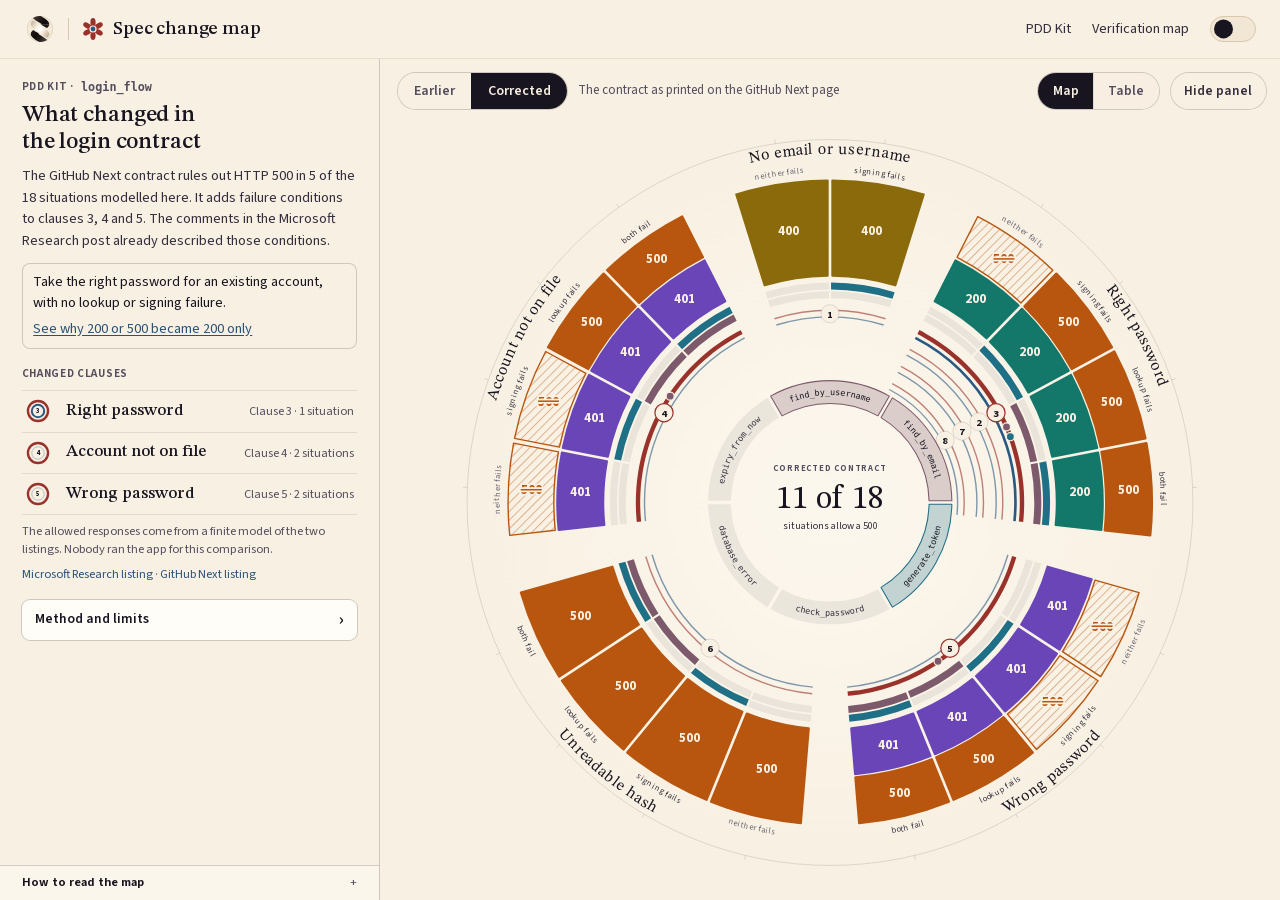
==== commit 1e1b7757: "Rewrite the README and tighten the site's wording" ====
--- a/site/index.html
+++ b/site/index.html
@@ -4,7 +4,7 @@
   <meta charset="utf-8">
   <meta name="viewport" content="width=device-width, initial-scale=1">
   <title>What the login fix changed · PDD Kit login_flow</title>
-  <meta name="description" content="A map of what changed between the two printed versions of PDD Kit's login_flow contract: which responses each version permits, which clauses changed, and which trusted pieces the corrected clauses refer to.">
+  <meta name="description" content="A map of what changed between the two printed versions of PDD Kit's login_flow contract: which responses each version allows, which clauses changed, and which trusted functions the changed clauses depend on.">
   <meta name="theme-color" media="(prefers-color-scheme: light)" content="#f8f0e2">
   <meta name="theme-color" media="(prefers-color-scheme: dark)" content="#1c1526">
   <link rel="icon" href="assets/favicon.svg" type="image/svg+xml">
--- a/site/assets/spec.css
+++ b/site/assets/spec.css
@@ -211,7 +211,7 @@
 .insp .spec-path li { padding: 0; border: 0; font-size: var(--fs-small); color: var(--muted); }
 .insp__open { display: flex; align-items: center; justify-content: space-between; gap: 0.8rem; width: 100%; margin: 1rem 0 0; padding: 0.6rem 0.85rem; border: 0; border-radius: var(--r-md); background: var(--surface); box-shadow: 0 0 0 1px var(--home-line-strong); font: inherit; font-size: 0.92rem; font-weight: 600; color: var(--ink); text-align: left; cursor: pointer; }
 .insp__open:hover, .insp__open:focus-visible { box-shadow: 0 0 0 1px var(--home-ember); }
-.insp__open[aria-pressed="true"] { background: var(--ink); color: var(--page); box-shadow: none; }
+.insp__open[aria-expanded="true"] { background: var(--ink); color: var(--page); box-shadow: none; }
 .insp__open-mark { font-size: 1.15rem; line-height: 1; }
 .insp__steps { display: flex; align-items: center; gap: 0.4rem; margin: 0.9rem 0 0; font-size: var(--fs-small); color: var(--faint); }
 .insp__step { width: 30px; height: 30px; border: 0; border-radius: 50%; background: none; box-shadow: 0 0 0 1px var(--home-line-strong); color: var(--ink); font: inherit; font-size: 1.05rem; line-height: 1; cursor: pointer; }
@@ -295,13 +295,13 @@
   .explorer.is-panel-collapsed { grid-template-columns: 0 minmax(0, 1fr); }
   .explorer__evidence { position: absolute; z-index: 6; inset: 0 0 0 var(--explorer-panel); display: none; background: var(--page); }
   .explorer.has-evidence .explorer__evidence { display: block; border-right: 0; }
+  .explorer.has-evidence .explorer__stage { visibility: hidden; }
   .ev__close-wide { display: none; } .ev__close-narrow { display: inline; }
 }
 @media (max-width: 899px) {
   .explorer, .explorer.has-evidence { grid-template-columns: minmax(0, 1fr); }
   .explorer__evidence { inset: 0; }
-  .insp { overflow: visible; }
-  .explorer__panel { overflow: hidden auto; }
+  .insp { flex: 0 0 auto; overflow: visible; }
 }
 .keyrows__face { font-family: var(--font-serif); font-size: 1.05rem; line-height: 1; color: var(--ink); }
 @media (min-width: 900px) { .logins td:nth-child(-n+3) { white-space: nowrap; } }
@@ -330,23 +330,18 @@
 .ev { font-size: clamp(0.98rem, 0.7rem + 0.34vw, 1.2rem); }
 .ev .spec-code { font-size: clamp(0.875rem, 0.66rem + 0.26vw, 1.05rem); }
 .explorer__panel { overflow: hidden; }
+@media (max-width: 899px) { .explorer__panel { overflow: hidden auto; } }
 
 /* A printed comment, shown as a quotation with where it is from */
 .quote { margin: 0 0 0.8em; }
 .quote .spec-words { margin: 0; }
 .quote figcaption { margin-top: 0.3em; font-size: 0.84em; color: var(--muted); }
-code.added { padding: 0.1em 0.35em; border-radius: 4px; background: color-mix(in srgb, var(--home-ember) 16%, transparent); box-shadow: inset 0 -2px 0 var(--home-ember); font-weight: 600; }
-
-/* What changed, one line for each thing a reviewer compares */
-.receipt { margin: 0.2em 0 0; border-top: 1px solid var(--home-line); }
-.receipt__row { display: grid; grid-template-columns: 8.6em 1fr; gap: 0.9em; padding: 0.5em 0; border-bottom: 1px solid var(--home-line); }
-.receipt dt { font-weight: 650; color: var(--ink); }
-.receipt dd { margin: 0; color: var(--ink-soft); }
 
 /* One result a clause rules out */
 .example { display: grid; gap: 0.15em; margin: 0 0 0.6em; padding: 0.55em 0.8em; border-radius: var(--r-md); box-shadow: inset 0 0 0 1px var(--home-line-strong); }
 .example__when { color: var(--muted); font-size: 0.9em; }
 .example__what strong { color: var(--ink); }
+.example .textbtn { justify-self: start; padding-inline: 0; text-align: left; text-decoration: underline; text-underline-offset: 0.15em; }
 
 /* The key at the foot of the panel */
 .mapkey { flex: none; border-top: 1px solid var(--home-line-strong); padding: 0 clamp(18px, 1.7vw, 28px); font-size: clamp(0.78rem, 0.56rem + 0.26vw, 0.98rem); line-height: 1.42; color: var(--ink-soft); background: color-mix(in srgb, var(--surface) 45%, var(--page)); }
@@ -363,7 +358,6 @@
 .mapkey__bands { display: grid; gap: 2px; padding-top: 0.3em; }
 .mapkey__bands .swatch { width: 24px; height: 4px; border-radius: 1.5px; }
 .mapkey__note { margin: 0.7em 0 0.9em; padding-top: 0.6em; border-top: 1px solid var(--home-line); color: var(--muted); }
-@media (max-width: 899px) { .mapkey { display: none; } }
 @media (max-height: 860px) and (min-width: 900px) {
   .insp { padding-top: 14px; padding-bottom: 12px; line-height: 1.42; font-size: clamp(0.86rem, 0.56rem + 0.38vw, 1.05rem); }
   .insp__label { margin: 0.75rem 0 0.35rem; }
@@ -373,7 +367,6 @@
   .insp__title { font-size: 1.45em; margin-bottom: 0.45rem; }
   .quote { margin-bottom: 0.55em; }
   .insp .spec-words { padding: 0.4rem 0.65rem; }
-  .receipt__row { padding: 0.36em 0; }
   .changes__go { padding: 0.26rem 0.2rem; }
 }
 @media (max-height: 830px) and (min-width: 900px) {
@@ -389,7 +382,6 @@
   .quote { margin-bottom: 0.4em; }
   .ftable__cell { min-height: 32px; padding: 0.22rem 0.45rem; }
   .ftable { border-spacing: 4px; }
-  .receipt__row { padding: 0.28em 0; }
   .insp__open { margin-top: 0.5rem; padding: 0.36rem 0.75rem; }
   .insp__aside { margin-top: 0.3rem; }
   .changes__go { padding: 0.18rem 0.2rem; }
@@ -404,7 +396,7 @@
 .sheet__table caption { caption-side: top; text-align: left; padding: 0 0 0.45em; font-family: var(--font-serif); font-size: 1.3em; color: var(--ink); }
 .sheet__table thead th { padding: 0 0.9em 0.5em 0; text-align: left; font-size: 0.86em; font-weight: 650; color: var(--muted); border-bottom: 1px solid var(--home-line-strong); white-space: nowrap; }
 .sheet__table tbody { border-bottom: 1px solid var(--home-line-strong); }
-.sheet__table tbody th { padding: 0.24em 1.2em 0.24em 0; text-align: left; vertical-align: top; font-family: var(--font-serif); font-size: 1.12em; font-weight: 500; color: var(--ink); white-space: nowrap; }
+.sheet__table tbody th { padding: 0.24em 1.2em 0.24em 0; text-align: left; vertical-align: top; font-family: var(--font-serif); font-size: 1.12em; font-weight: 500; color: var(--ink); min-width: 9ch; }
 .sheet__table td { padding: 0.24em 0.9em 0.24em 0; border-top: 1px solid var(--home-line); color: var(--ink-soft); }
 .sheet__table tbody tr:first-child td { border-top: 0; }
 .sheet__table tbody tr { cursor: pointer; outline: none; }
@@ -418,6 +410,15 @@
 .explorer[data-version="before"] .sheet th.is-before, .explorer[data-version="after"] .sheet th.is-after { color: var(--ink); box-shadow: inset 0 -2px 0 var(--ink); }
 .explorer.has-evidence .explorer__tools { display: none; }
 @media (max-width: 899px) { .explorer__tools { display: flex; } .explorer__tools .explorer-tool { display: none; } .spec-version { top: 10px; } .sheet { inset: 104px 0 0; } .explorer__tools { top: 56px; left: 18px; right: auto; } .specmap { inset: 100px 6px 8px; height: calc(100% - 108px); } }
+@media (max-width: 559px) {
+  .sheet { padding-inline: 12px; }
+  .sheet__table { table-layout: fixed; }
+  .sheet__table thead th, .sheet__table tbody th, .sheet__table td { padding-inline-end: 0.35em; }
+  .sheet__table thead th, .sheet__allowed, .sheet__by { white-space: normal; }
+  .sheet__table thead th:nth-child(2) { width: 25%; }
+  .sheet__table tbody th { font-size: 1em; overflow-wrap: anywhere; }
+  .sheet__allowed .rchip { margin-right: 0.25em; }
+}
 @media (max-height: 760px) and (min-width: 900px) {
   .sheet__table { font-size: 0.78rem; }
   .sheet__table td, .sheet__table tbody th { padding-top: 0.16em; padding-bottom: 0.16em; }
@@ -461,3 +462,13 @@
   .sm-col, .sm-cell, .sm-clause__code { transition: none; }
 }
 .sm-arm { display: none; }
+@media (max-height: 830px) and (min-width: 900px) {
+  .insp__label { margin: 0.55rem 0 0.28rem; }
+  .insp__lead, .insp__text { margin-bottom: 0.4rem; }
+  .quote { margin-bottom: 0.45em; }
+}
+@media (max-height: 830px) and (min-height: 761px) and (min-width: 900px) {
+  .insp { font-size: clamp(0.84rem, 0.52rem + 0.38vw, 1rem); line-height: 1.4; }
+  .ftable__cell { min-height: 34px; padding: 0.26rem 0.5rem; }
+  .insp__open { margin-top: 0.55rem; }
+}
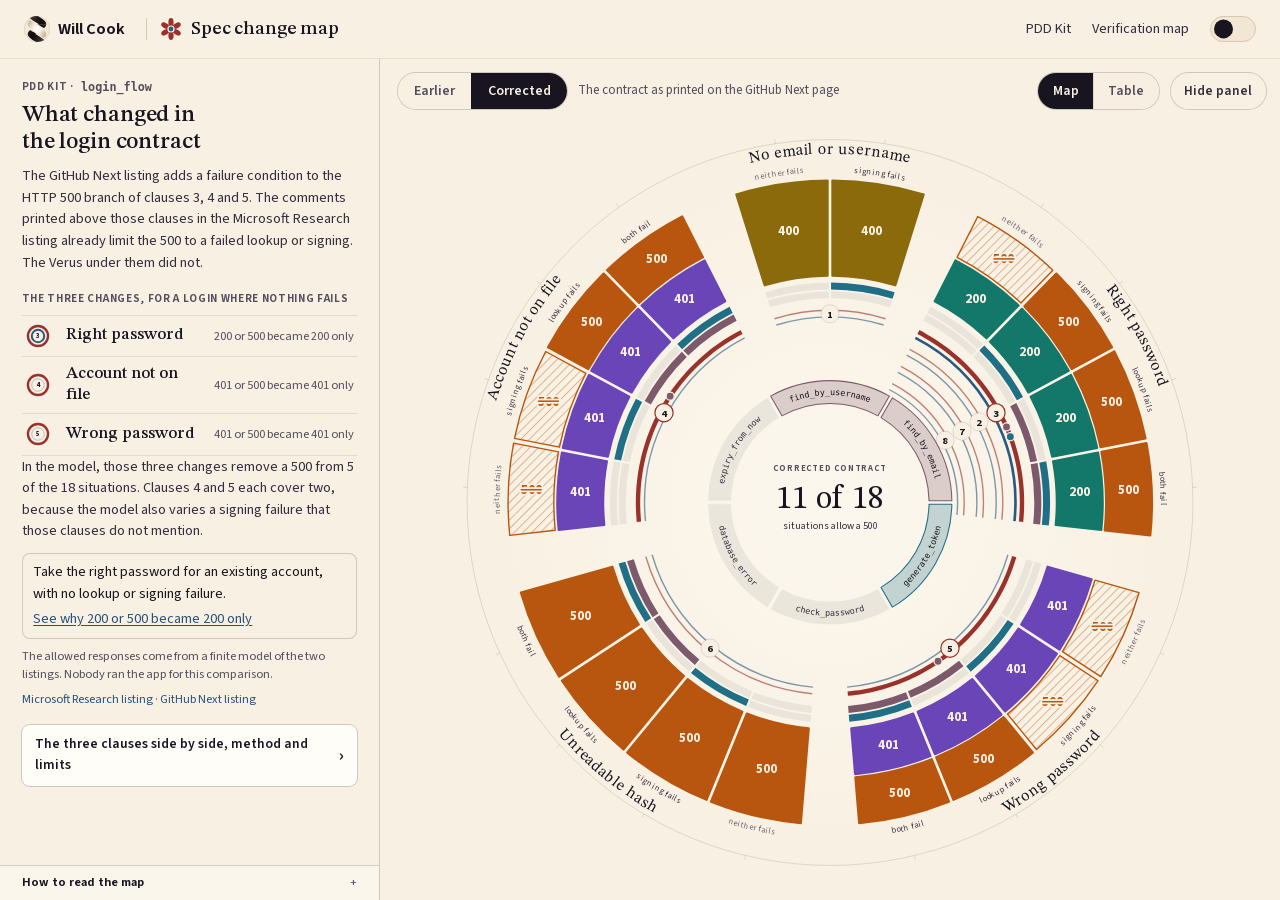
==== commit dde3bf99: "Name Will Cook beside the plait in the header Shows the owner name as visible text in the lockup, em" ====
--- a/site/index.html
+++ b/site/index.html
@@ -29,7 +29,7 @@
   <header class="topbar">
     <div class="topbar__inner">
       <span class="fam-lockup">
-        <a class="fam-lockup__home" href="https://wcook04.github.io/" rel="author" title="All of Will Cook's websites and videos"><img src="assets/plectis.svg" alt="Will Cook: all websites and videos" width="26" height="26"></a>
+        <a class="fam-lockup__home" href="https://wcook04.github.io/" rel="author" title="All of Will Cook's projects and videos"><img src="assets/plectis.svg" alt="" width="26" height="26"><span class="fam-lockup__owner" translate="no">Will Cook</span></a>
         <span class="fam-lockup__rule" aria-hidden="true"></span>
         <a class="fam-lockup__site" href="./"><svg class="fam-mark" xmlns="http://www.w3.org/2000/svg" viewBox="0 0 24 24" aria-hidden="true" focusable="false"><g class="fam-mark__warm-fill"><ellipse cx="12" cy="5.4" rx="2.6" ry="4.4"/><ellipse cx="12" cy="5.4" rx="2.6" ry="4.4" transform="rotate(60 12 12)"/><ellipse cx="12" cy="5.4" rx="2.6" ry="4.4" transform="rotate(120 12 12)"/><ellipse cx="12" cy="5.4" rx="2.6" ry="4.4" transform="rotate(180 12 12)"/><ellipse cx="12" cy="5.4" rx="2.6" ry="4.4" transform="rotate(240 12 12)"/><ellipse cx="12" cy="5.4" rx="2.6" ry="4.4" transform="rotate(300 12 12)"/></g><circle class="fam-mark__page-fill" cx="12" cy="12" r="3.6"/><circle class="fam-mark__cool-fill" cx="12" cy="12" r="2.4"/></svg><span class="fam-lockup__name" translate="no">Spec change map</span></a>
       </span>
--- a/site/assets/app.css
+++ b/site/assets/app.css
@@ -47,6 +47,8 @@
    rule, then the flower mark and "Practical Formal Verification" open the
    map. Copied unchanged from wcook04.github.io assets/family/family.css
    (docs/family.md, "The lockup"); its --fam-* names map in tokens.css. */
+/* The owner name's sans (family.css maps --fam-sans on :root). */
+.fam-lockup { --fam-sans: var(--font-sans); }
 /* ---------------------------------------------------------------- lockup
    The start of every site's header: the Plectis plait, which opens the home
    page (every website and film), a short upright rule, then this site's own
@@ -57,13 +59,21 @@
    --fam-ink), so it follows the page's theme switch. */
 .fam-lockup { display: inline-flex; align-items: center; gap: 0.75rem; min-width: 0; }
 .fam-lockup__home {
-  position: relative; display: inline-grid; place-items: center; flex: none;
-  width: 2rem; height: 2rem; border-radius: 8px;
+  position: relative; display: inline-flex; align-items: center; gap: 0.5rem; flex: none;
+  height: 2.1rem; padding: 0 0.55rem 0 0.25rem; margin-left: -0.25rem; border-radius: 9px;
+  color: var(--fam-ink); text-decoration: none;
   transition: background-color 160ms var(--fam-ease);
 }
-.fam-lockup__home img { display: block; width: 1.6rem; height: 1.6rem; }
+.fam-lockup__home img { display: block; flex: none; width: 1.6rem; height: 1.6rem; }
+/* "Will Cook" beside the plait (19 November 2026): every site names whose it
+   is, as the home page's own header does. Sans, heavier than the site's serif
+   name, so the two links read as owner then site. */
+.fam-lockup__owner {
+  font-family: var(--fam-sans); font-size: 1.02rem; font-weight: 650; line-height: 1;
+  letter-spacing: 0.005em; white-space: nowrap; color: var(--fam-ink);
+}
 @media (hover: hover) and (pointer: fine) {
-  .fam-lockup__home:hover { background: color-mix(in srgb, var(--fam-ink) 8%, transparent); }
+  .fam-lockup__home:hover { background: color-mix(in srgb, var(--fam-ink) 8%, transparent); text-decoration: none; }
 }
 .fam-lockup__home:focus-visible { outline: 2px solid var(--fam-accent); outline-offset: 2px; }
 .fam-lockup__rule { flex: none; width: 1px; height: 1.35rem; background: var(--fam-rule-strong); }
@@ -85,8 +95,10 @@
 .fam-mark__warm-fill { fill: var(--fam-mark-warm, var(--fam-ink)); }
 .fam-mark__cool-fill { fill: var(--fam-mark-cool, var(--fam-accent)); }
 .fam-mark__page-fill { fill: var(--fam-page); }
-/* A phone keeps both links; a long name gives way first. */
-@media (max-width: 420px) { .fam-lockup { gap: 0.55rem; } .fam-lockup__name { font-size: 1.05rem; } }
+/* A phone keeps both links and both names; the site's mark and a long site
+   name give way first. */
+@media (max-width: 520px) { .fam-lockup__site .fam-mark { display: none; } }
+@media (max-width: 420px) { .fam-lockup { gap: 0.5rem; } .fam-lockup__name { font-size: 1.05rem; } .fam-lockup__owner { font-size: 0.95rem; } }
 @media (forced-colors: active) { .fam-lockup__rule { background: CanvasText; } }
 .fam-lockup a:hover { text-decoration: none; }
 .topbar .fam-lockup { flex: 0 1 auto; }
--- a/site/assets/spec.css
+++ b/site/assets/spec.css
@@ -472,3 +472,43 @@
   .ftable__cell { min-height: 34px; padding: 0.26rem 0.5rem; }
   .insp__open { margin-top: 0.55rem; }
 }
+
+/* ---- Space: the map keeps its size when evidence opens, and on a wide
+   window the evidence is docked beside it for good ---- */
+.explorer.has-evidence { grid-template-columns: var(--explorer-panel) minmax(0, 620px) minmax(300px, 1fr); }
+@media (min-width: 2000px) {
+  .explorer.is-docked { grid-template-columns: var(--explorer-panel) minmax(520px, 800px) minmax(640px, 1fr); }
+  .explorer.is-docked .ev__close, .explorer.is-docked .insp__open { display: none; }
+  .explorer.is-docked .explorer__tools { display: flex; }
+  .explorer.is-docked .spec-version__where { display: inline; }
+}
+@media (max-width: 1239px) { .explorer.has-evidence { grid-template-columns: var(--explorer-panel) minmax(0, 1fr); } }
+@media (max-width: 899px) { .explorer.has-evidence { grid-template-columns: minmax(0, 1fr); } }
+.ev__text, .ev__note, .logins { max-width: none; }
+
+/* One changed clause in the overview's evidence */
+.change { margin: 0 0 1.6em; padding-bottom: 1.4em; border-bottom: 1px solid var(--home-line); }
+.change__head { margin: 0 0 0.35em; font-family: var(--font-serif); font-size: 1.22em; font-weight: 500; }
+.change__go { border: 0; background: none; padding: 0; font: inherit; color: var(--ink); cursor: pointer; text-align: left; }
+.change__go:hover, .change__go:focus-visible { text-decoration: underline; text-decoration-color: var(--home-ember); text-underline-offset: 0.2em; }
+.change__effect { margin: 0 0 0.7em; color: var(--ink-soft); }
+.change__arrow { padding: 0 0.5em; color: var(--muted); }
+.change .quote { margin-bottom: 0.8em; }
+.change .spec-pair { gap: 0.7rem; }
+.ev .logins code { font-size: 0.9em; }
+.changes__go .changes__sub { white-space: nowrap; }
+
+/* The keyboard focus mark is the map's rim, never a box round the stage */
+.specmap:focus, .specmap:focus-visible { outline: none !important; }
+.specmap:focus-visible .sm-rim { stroke: color-mix(in srgb, var(--accent) 70%, transparent); stroke-width: 1.6; }
+.ev__more { margin-top: 1em; border-top: 1px solid var(--home-line); }
+.ev__more summary { padding: 0.6em 0; font-weight: 650; color: var(--accent); cursor: pointer; }
+.change { margin-bottom: 1.1em; padding-bottom: 1em; }
+.change .ev__note { margin-top: 0.4em; }
+.change { margin-bottom: 0.9em; padding-bottom: 0.8em; }
+.change .quote { margin-bottom: 0.55em; }
+.change__effect { margin-bottom: 0.5em; }
+.change .spec-side a, .change .spec-side { font-weight: 400; }
+.is-docked .ev { padding-top: 14px; }
+.is-docked .ev { font-size: 1.06rem; }
+.is-docked .ev .spec-code { font-size: 0.95rem; }
